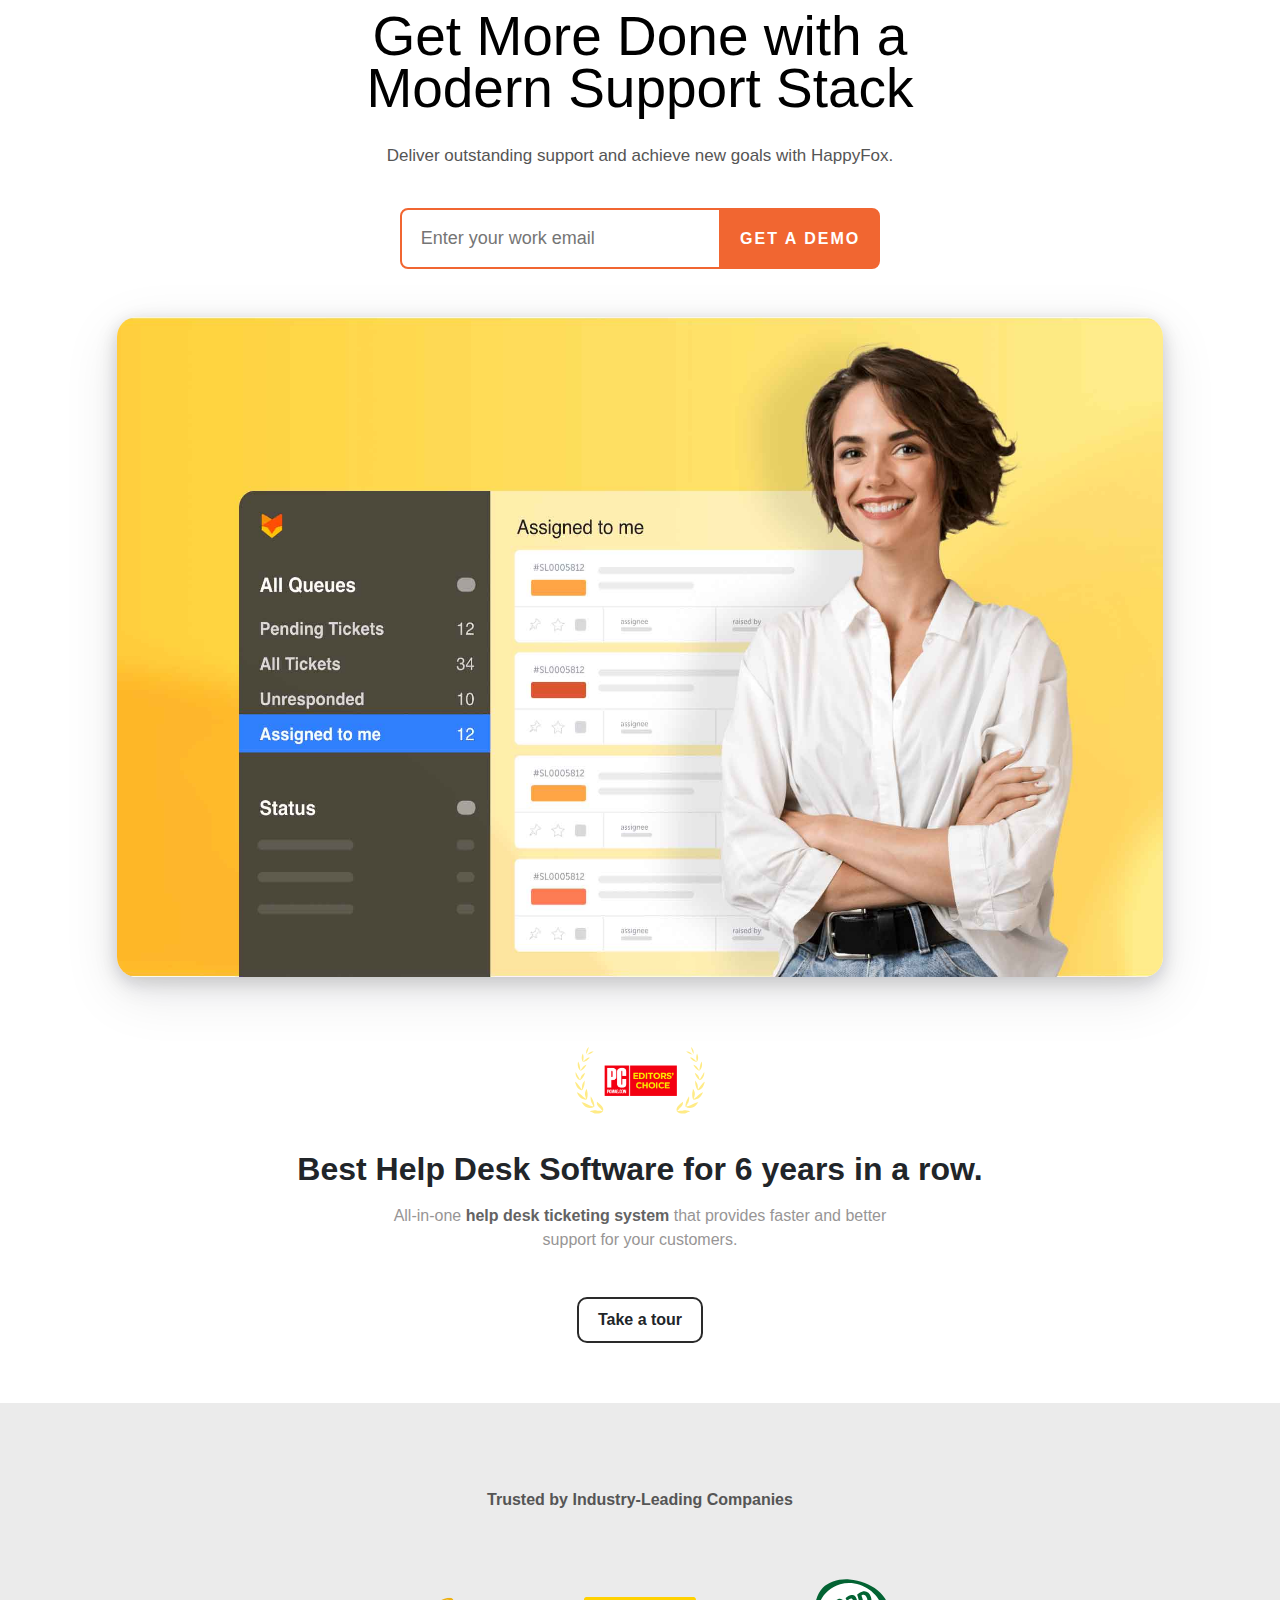
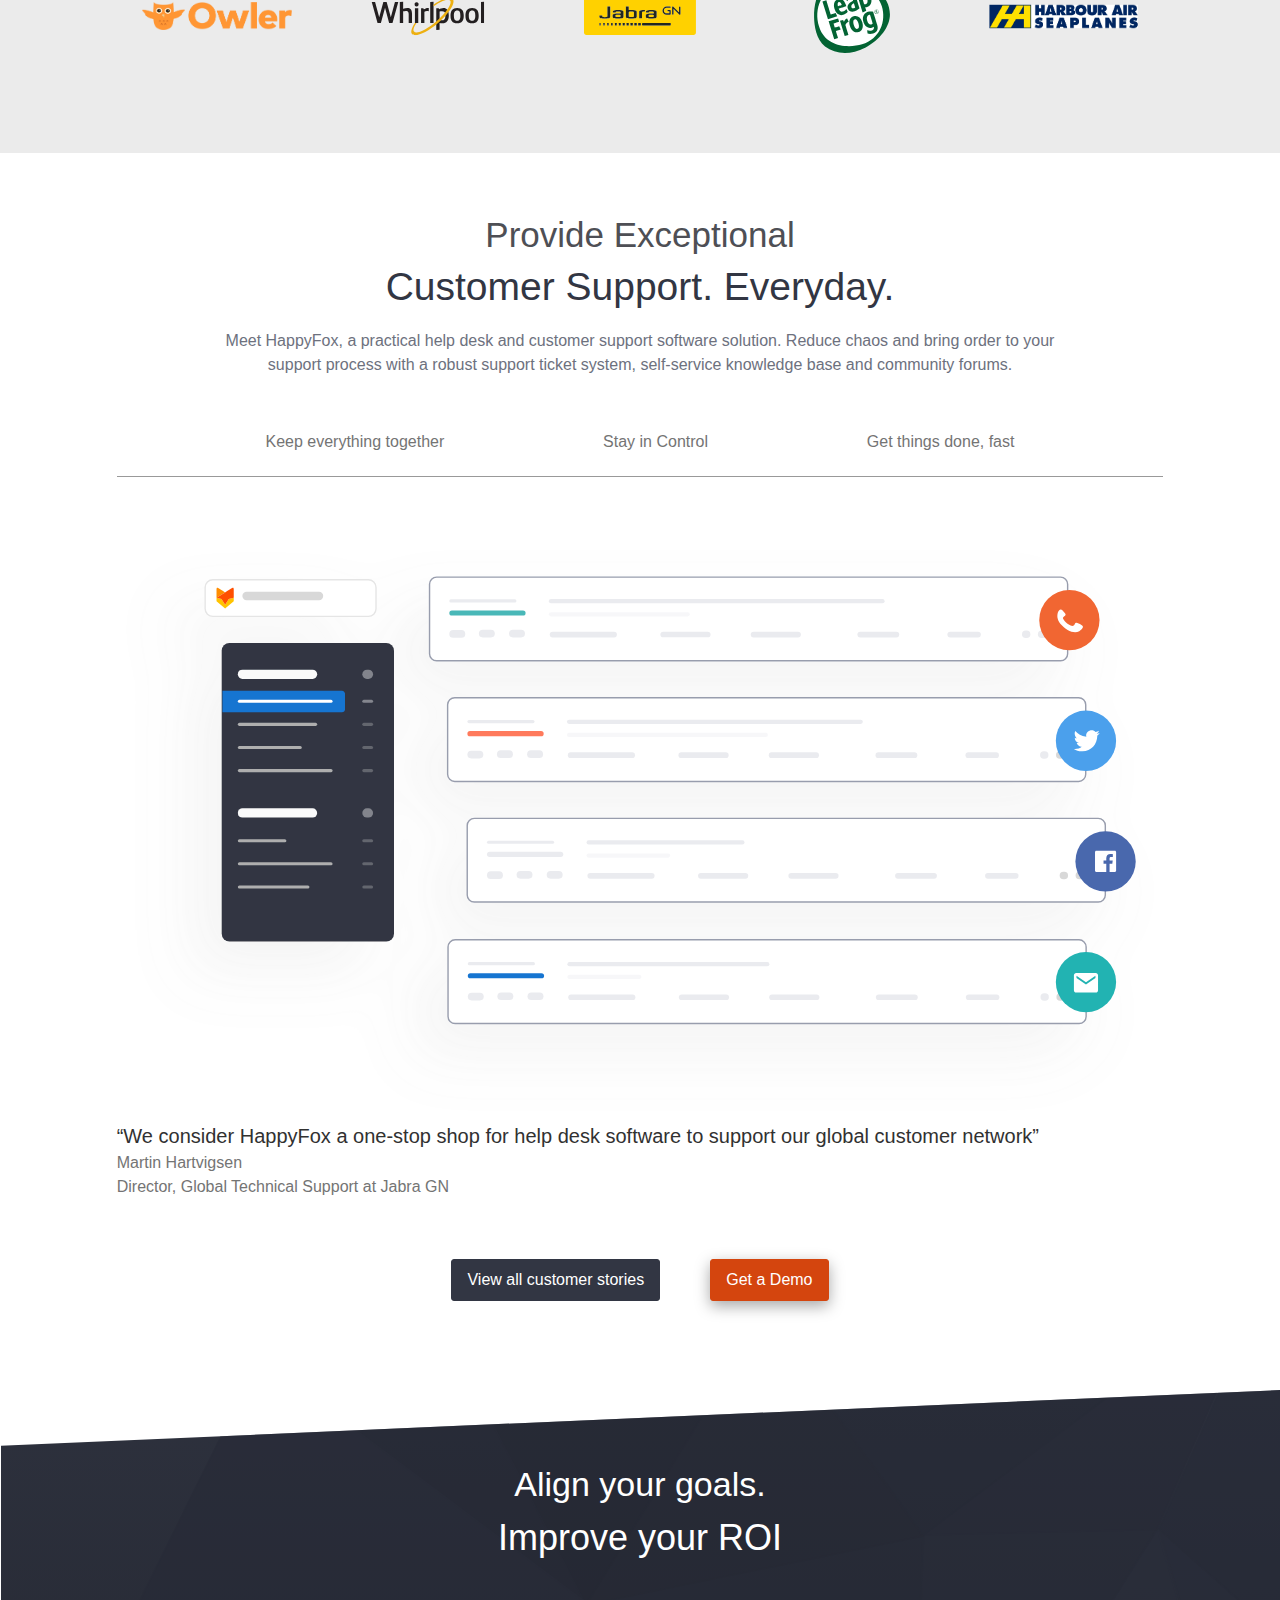
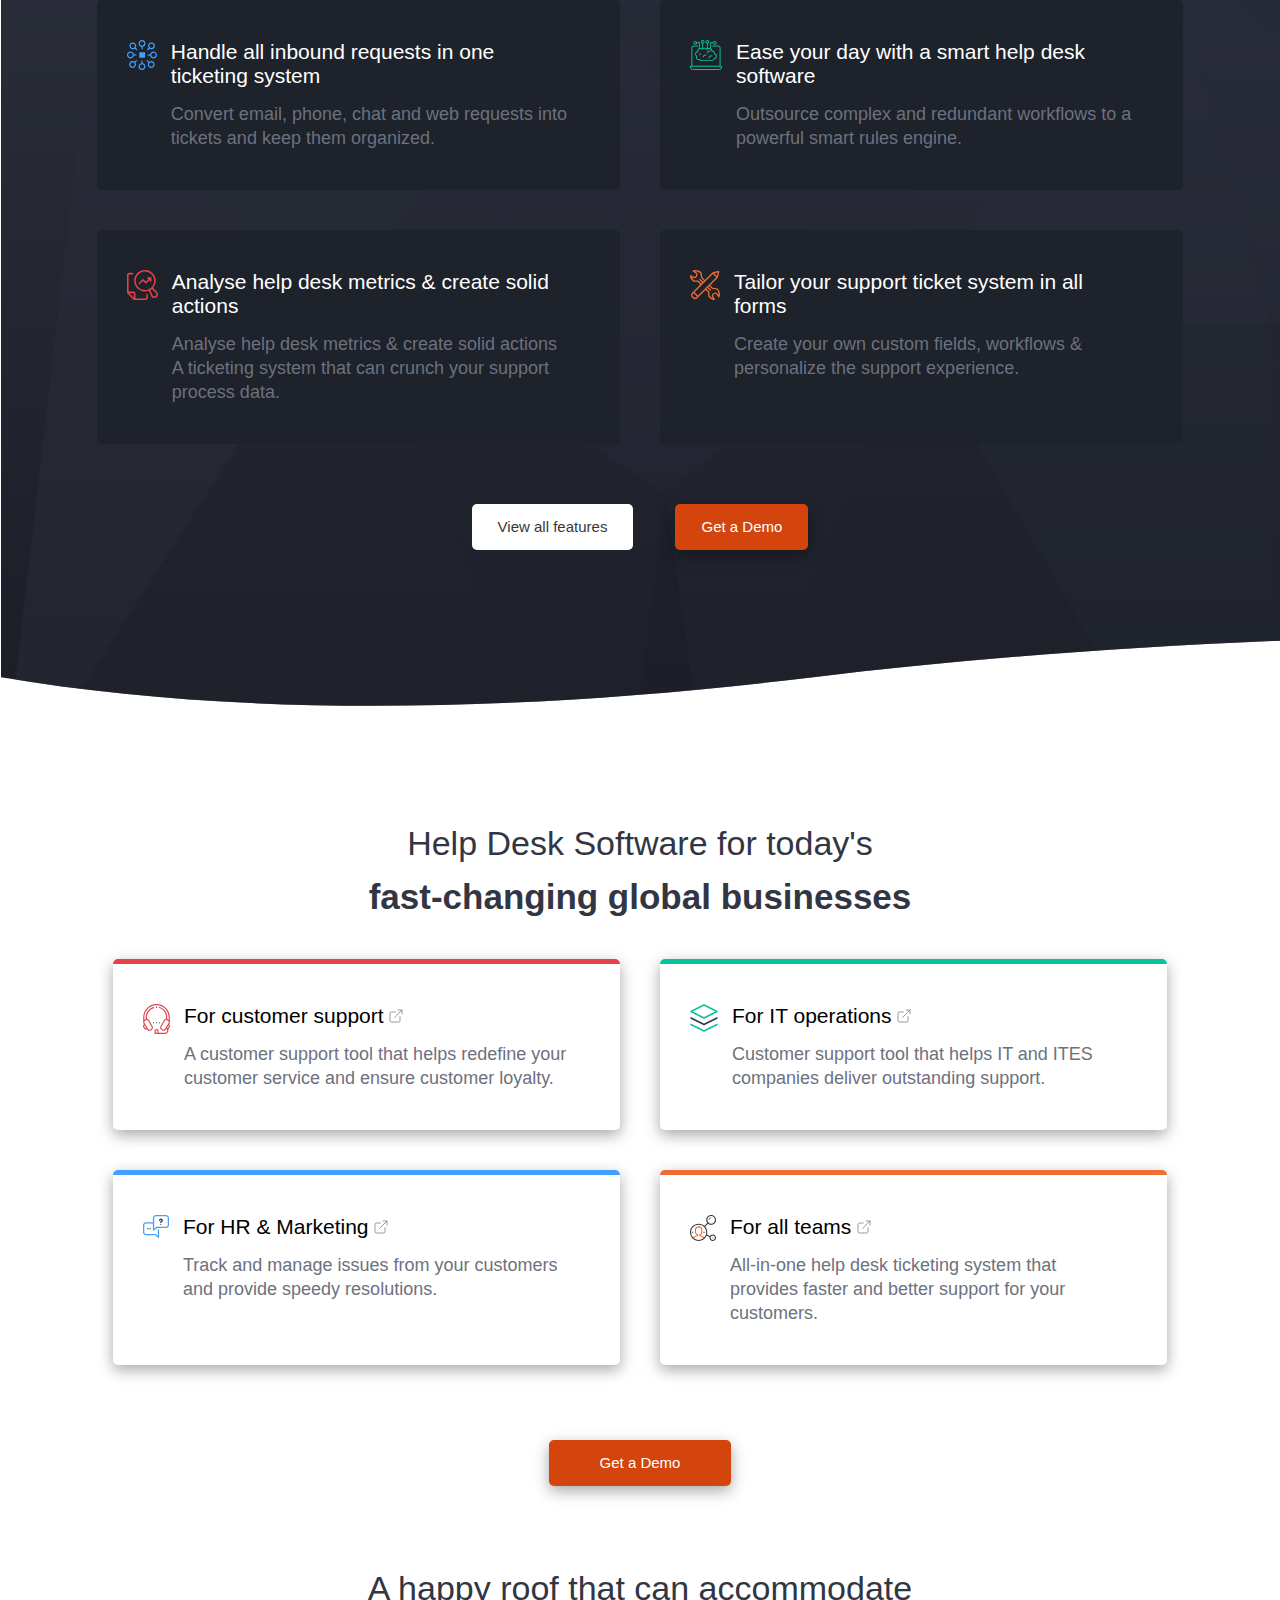
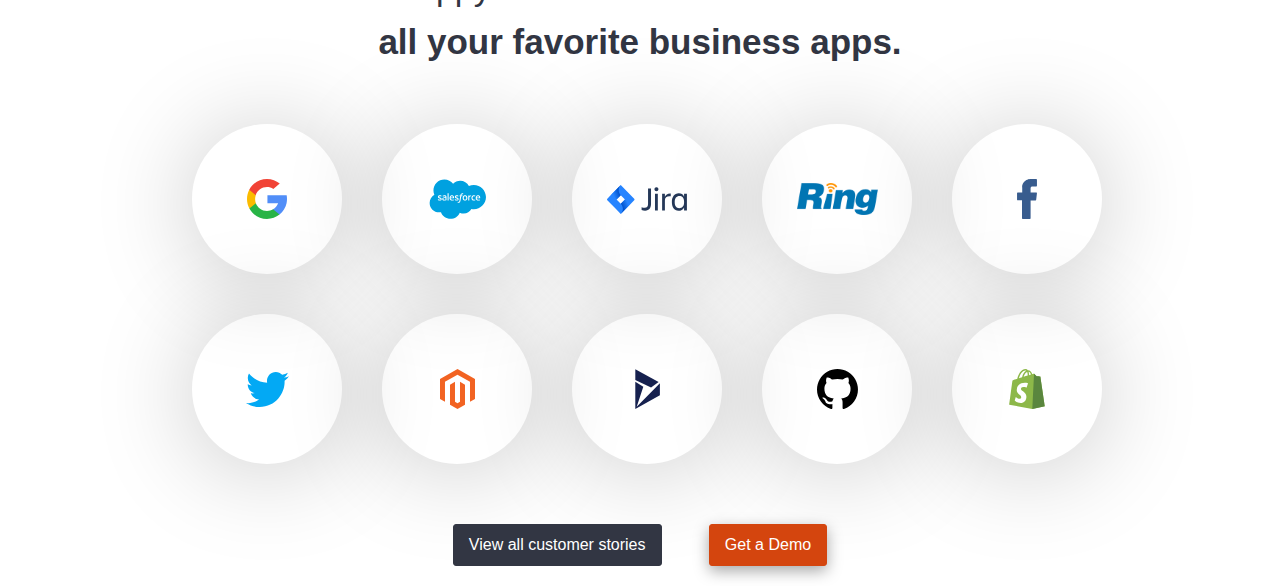
==== index.html @ a40534dc "remove helpdesk.html" ====
<!DOCTYPE html>
<html lang="en">
  <head>
    <meta charset="UTF-8" />
    <meta http-equiv="X-UA-Compatible" content="IE=edge" />
    <meta name="viewport" content="width=device-width, initial-scale=1.0" />
    <link rel="stylesheet" href="styles/index.css" />
    <link rel="stylesheet" href="styles/index-2.css" />
    <title>Help Desk Software | Customer Support Software</title>
  </head>
  <body>
    <div id="parent">
      <div id="section_one">
        <div id="heading_container">
          <h1 id="header">Get More Done with a Modern Support Stack</h1>
          <p id="tagline">
            Deliver outstanding support and achieve new goals with HappyFox.
          </p>
          <div id="input_container_main">
            <div id="input_container_child">
              <input
                type="email"
                id="email_input"
                placeholder="Enter your work email"
              />
              <button id="submit_email">GET A DEMO</button>
            </div>
            <p id="terms">
              <a href=""></a>
            </p>
          </div>
        </div>
      </div>
      <div id="section_two">
        <div id="iframe_container"></div>
      </div>
      <div id="section_three">
        <div id="takeAtour">
          <img
            id="award_img"
            src="./Images/pcmag-new-2021.svg"
            alt="award_picture"
          />
          <h2 id="award_text">Best Help Desk Software for 6 years in a row.</h2>
          <p id="TakeATour_tagline">
            All-in-one
            <a href="" id="helpDesk_link"> help desk ticketing system </a>
            that provides faster and better support for your customers.
          </p>
          <div id="take_a_tour_link_container">
            <a href="">Take a tour</a>
          </div>
        </div>
      </div>
    </div>

    <div id="middle_section">
      <div id="brand_logo_container">
        <div id="text_container">
          <p>Trusted by Industry-Leading Companies</p>
        </div>
        <div id="Brand_logo_container">
          <img src="./Images/owler-logo.png" alt="owler_logo" />
          <img src="./Images/whirlpool.svg" alt="whirlpool_logo" />
          <img src="./Images/jabra.svg" alt="jabra_logo" />
          <img src="./Images/leap-frog.svg" alt="leapFrog_logo" />
          <img src="./Images/harbour.svg" alt="harbourAir_logo" />
        </div>
      </div>
    </div>

    <div id="customer_support_section">
      <div id="customer_support">
        <div id="sectionOne_customer_support">
          <h3 id="support_heading_one">Provide Exceptional</h3>
          <h4 id="support_heading_two">Customer Support. Everyday.</h4>
          <div>
            <p class="general_description">
              Meet HappyFox, a practical help desk and customer support software
              solution. Reduce chaos and bring order to your support process
              with a robust support ticket system, self-service knowledge base
              and community forums.
            </p>
          </div>
        </div>
        <div id="sectionTwo_customer_support">
          <div id="sliding_link_container">
            <div>
              <button id="pageOne">Keep everything together</button>
            </div>
            <div>
              <button id="pageTwo">Stay in Control</button>
            </div>
            <div>
              <button id="pageThree">Get things done, fast</button>
            </div>
          </div>
          <!-- slider box -->
          <div id="slider_container">
            <div class="slider_box" id="box1">
              <div class="image_box">
                <img
                  src="./Images/keep_everything.svg"
                  alt="keep_everything_together"
                />
              </div>
              <div class="text_box">
                <h5>
                  “We consider HappyFox a one-stop shop for help desk software
                  to support our global customer network”
                </h5>
                <p>Martin Hartvigsen</p>
                <p>Director, Global Technical Support at Jabra GN</p>
              </div>
            </div>
            <div class="slider_box" id="box1">
              <div class="image_box">
                <img src="./Images/stay_control.svg" alt="stay_control" />
              </div>
              <div class="text_box">
                <h5>
                  “We LOVE HappyFox. It has changed our work lives. Support
                  requests no longer fall through the cracks and get lost in an
                  email or some random spreadsheet.”
                </h5>
                <p>Bill Bates</p>
                <p>Director of Technology - Pinewood Private School</p>
              </div>
            </div>
            <div class="slider_box" id="box1">
              <div class="image_box">
                <img
                  src="./Images/things_fast.svg"
                  alt="Get things done, fast"
                />
              </div>
              <div class="text_box">
                <h5>
                  “With 95% of the support tickets being responded to within 2
                  hours. Our customers are impressed!”
                </h5>
                <p>James Powell</p>
                <p>Director & IT Business Consultant - FatCat IT</p>
              </div>
            </div>
          </div>
        </div>

        <!-- buttons container -->
        <div id="sectionThree_customer_support">
          <div id="stories_button">
            <button>View all customer stories</button>
            <button>Get a Demo</button>
          </div>
        </div>
      </div>
    </div>

    <div id="roi_section">
      <div id="roi_container">
        <h3>Align your goals.</h3>
        <h4>Improve your ROI</h4>
        <div id="features">
          <div class="feature_list">
            <div class="icon">
              <img src="./Images/handle-icon.svg" alt="handle icon" />
            </div>
            <div class="text">
              <h5>Handle all inbound requests in one ticketing system</h5>
              <p>
                Convert email, phone, chat and web requests into tickets and
                keep them organized.
              </p>
            </div>
          </div>
          <div class="feature_list">
            <div class="icon">
              <img src="./Images/outsource-icon.svg" alt="handle icon" />
            </div>
            <div class="text">
              <h5>Ease your day with a smart help desk software</h5>
              <p>
                Outsource complex and redundant workflows to a powerful smart
                rules engine.
              </p>
            </div>
          </div>
          <div class="feature_list">
            <div class="icon">
              <img src="./Images/analyse-icon.svg" alt="handle icon" />
            </div>
            <div class="text">
              <h5>Analyse help desk metrics & create solid actions</h5>
              <p>
                Analyse help desk metrics & create solid actions A ticketing
                system that can crunch your support process data.
              </p>
            </div>
          </div>
          <div class="feature_list">
            <div class="icon">
              <img src="./Images//setting-icon.svg" alt="handle icon" />
            </div>
            <div class="text">
              <h5>Tailor your support ticket system in all forms</h5>
              <p>
                Create your own custom fields, workflows & personalize the
                support experience.
              </p>
            </div>
          </div>
        </div>
        <div id="roi_btn">
          <button>View all features</button>
          <button>Get a Demo</button>
        </div>
      </div>
    </div>

    <div id="software_list_container">
      <div id="software_grid">
        <h3>Help Desk Software for today's</h3>
        <h4>fast-changing global businesses</h4>
        <div id="software_grid_container">
          <div id="for_border1" class="software_list">
            <div class="icon">
              <img src="./Images/support-icon.svg" alt="handle icon" />
            </div>
            <div class="text">
              <h5>
                For customer support
                <img
                  src="./Images/external-link-icon.svg"
                  alt="external link logo"
                />
              </h5>
              <p>
                A customer support tool that helps redefine your customer
                service and ensure customer loyalty.
              </p>
            </div>
          </div>
          <div id="for_border2" class="software_list">
            <div class="icon">
              <img src="./Images/opration-icon.svg" alt="handle icon" />
            </div>
            <div class="text">
              <h5>
                For IT operations
                <img
                  src="./Images/external-link-icon.svg"
                  alt="external link logo"
                />
              </h5>
              <p>
                Customer support tool that helps IT and ITES companies deliver
                outstanding support.
              </p>
            </div>
          </div>
          <div id="for_border3" class="software_list">
            <div class="icon">
              <img src="./Images/discuss-icon.svg" alt="handle icon" />
            </div>
            <div class="text">
              <h5>
                For HR & Marketing
                <img
                  src="./Images/external-link-icon.svg"
                  alt="external link logo"
                />
              </h5>
              <p>
                Track and manage issues from your customers and provide speedy
                resolutions.
              </p>
            </div>
          </div>
          <div id="for_border4" class="software_list">
            <div class="icon">
              <img src="./Images/team-icon.svg" alt="handle icon" />
            </div>
            <div class="text">
              <h5>
                For all teams
                <img
                  src="./Images/external-link-icon.svg"
                  alt="external link logo"
                />
              </h5>
              <p>
                All-in-one help desk ticketing system that provides faster and
                better support for your customers.
              </p>
            </div>
          </div>
        </div>
        <div id="demo_btn">
          <button>Get a Demo</button>
        </div>
      </div>
    </div>

    <div id="favourite_apps_container">
      <div id="favourite_apps_grid">
        <h3>A happy roof that can accommodate</h3>
        <h4>all your favorite business apps.</h4>
        <div id="favourite_apps_grid_container">
          <div class="apps_list">
            <img src="./Images/google-icon.svg" alt="google-logo" />
          </div>
          <div class="apps_list">
            <img src="./Images/salesforce-icon.svg" alt="salesforce-icon" />
          </div>
          <div class="apps_list">
            <img src="./Images/app3-icon.svg" alt="jira logo" />
          </div>
          <div class="apps_list">
            <img src="./Images/ring-icon.svg" alt="ring-icon" />
          </div>
          <div class="apps_list">
            <img src="./Images/fb-icon.svg" alt="fb-icon" />
          </div>
          <div class="apps_list">
            <img src="./Images/twitter-icon.svg" alt="twitter-icon" />
          </div>
          <div class="apps_list">
            <img src="./Images/magento-icon.svg" alt="magento-icon" />
          </div>
          <div class="apps_list">
            <img src="./Images/ms-dynamics-icon.svg" alt="ms-dynamics-icon" />
          </div>
          <div class="apps_list">
            <img src="./Images/github-icon.svg" alt="github-icon" />
          </div>
          <div class="apps_list">
            <img src="./Images/shopify-icon.svg" alt="shopify-icon" />
          </div>
        </div>
        <div id="sectionThree_customer_support">
          <div id="stories_button">
            <button>View all customer stories</button>
            <button>Get a Demo</button>
          </div>
        </div>
      </div>
    </div>
  </body>
</html>
<script type="module">
  import video from "./components/iframe.js";
  import { termsFunction } from "./components/iframe.js";

  let iframeBox = document.getElementById("iframe_container");
  let terms_text = document.getElementById("terms");
  let email_input = document.getElementById("email_input");

  let img = document.createElement("img");

  img.setAttribute("id", "youtube_image");
  img.src = "./Images/version_2_cover_new.jpg";

  iframeBox.append(img);

  let play_video = () => {
    document.getElementById("iframe_container").innerHTML = video();
  };

  let onloadFunction = () => {
    terms_text.innerHTML = termsFunction();
  };

  img.addEventListener("click", play_video);
  email_input.addEventListener("keydown", onloadFunction);
</script>

<script>
  // let btn1 = document.getElementById("pageOne").addEventListener("click", show);
  // let btn2 = document.getElementById("pageTwo").addEventListener("click", show);
  // let btn3 = document
  //   .getElementById("pageThree")
  //   .addEventListener("click", show);

  let val = 0;
  showDivs();

  function showDivs(n) {
    let total_slides = document.getElementsByClassName("slider_box");
    for (let i = 0; i < total_slides.length; i++) {
      total_slides[i].style.display = "none";
    }
    val++;
    if (val > total_slides.length) {
      val = 1;
    }
    total_slides[val - 1].style.display = "block";
    setTimeout(showDivs, 4000);
  }
</script>
---- styles/index.css ----
* {
  margin: 0;
  padding: 0;
  box-sizing: border-box;
  font-family: Arial, Helvetica, sans-serif;
  font-size: 16px;
  line-height: 24px;
  font-weight: 300;
}

#parent {
  max-width: 85%;
  margin: auto;
  display: flex;
  flex-direction: column;
  justify-content: center;
  align-items: center;
  padding: 10px;
}

#heading_container {
  width: 60%;
  margin: auto;
}

#header {
  text-align: center;
  font-size: 55px;
  font-weight: 500;
  line-height: 52px;
}
#tagline {
  text-align: center;
  margin-top: 30px;
  font-weight: 300;
  font-size: 17px;
  color: rgb(85, 85, 85);
}
#input_container_main {
  margin-top: 40px;
  margin-bottom: 10px;
}
#input_container_child {
  max-width: 75%;
  min-width: 100px;
  margin: auto;
  display: grid;
  grid-template-columns: 2fr 1fr;
}
#email_input {
  min-width: 100px;
  border: 2px solid rgb(241, 102, 49);
  padding: 16px 19px;
  border-bottom-left-radius: 8px;
  border-top-left-radius: 8px;
  line-height: 25px;
  font-size: 18px;
  margin-right: -1px;
  outline: none;
}
#submit_email {
  background-color: rgb(241, 102, 49);
  border: 2px solid rgb(241, 102, 49);
  border-bottom-right-radius: 8px;
  border-top-right-radius: 8px;
  font-size: 16px;
  color: white;
  font-weight: 600;
  letter-spacing: 2px;
  cursor: pointer;
}
#terms {
  text-align: center;
  font-size: 13px;
  font-weight: 100;
  margin-top: 18px;
  margin-bottom: 18px;
}
#terms > a {
  color: rgb(173, 173, 173);
  text-decoration: none;
  cursor: pointer;
}
#terms > a:hover {
  border-bottom: 1px dashed;
}

#section_two {
  width: 98%;
  margin-top: 30px;
  height: 680px;
}
#iframe_container {
  position: relative;
  padding-bottom: 20px;
  width: 100%;
  height: 100%;
}

#iframe_container > iframe {
  position: absolute;
  top: 0;
  left: 0;
  width: 100%;
  height: 100%;
  background-color: transparent;
  box-shadow: rgba(17, 17, 26, 0.1) 0px 4px 16px,
    rgba(17, 17, 26, 0.1) 0px 8px 24px, rgba(17, 17, 26, 0.1) 0px 16px 56px;
  border-radius: 20px;
}
#youtube_image {
  box-shadow: rgba(17, 17, 26, 0.1) 0px 4px 16px,
    rgba(17, 17, 26, 0.1) 0px 8px 24px, rgba(17, 17, 26, 0.1) 0px 16px 56px;
  border-radius: 20px;
  width: 100%;
  height: 100%;
  background-color: transparent;
}

#section_three {
  width: 100%;
  padding-top: 50px;
  padding-bottom: 50px;
}

#takeAtour {
  width: 68%;
  margin: auto;
}
#award_img {
  width: 130px;
  display: block;
  margin: auto;
}

#award_text {
  font-size: 32px;
  font-weight: bold;
  text-align: center;
  line-height: 30px;
  margin-bottom: 20px;
  margin-top: 40px;
  color: rgb(33, 37, 41);
}

#TakeATour_tagline {
  color: rgb(151, 149, 149);
  text-align: center;
  margin-left: 100px;
  margin-right: 100px;
}
#take_a_tour_link_container {
  padding-top: 45px;
  text-align: center;
}
#take_a_tour_link_container > a {
  text-decoration: none;
  color: rgb(33, 37, 41);
  display: inline-block;
  font-weight: 700;
  border: 2px solid rgb(42, 42, 42);
  padding: 9px 19px;
  border-radius: 10px;
  cursor: pointer;
}

#helpDesk_link {
  max-width: 480px;
  text-align: center;
  font-weight: 600;
  text-decoration: none;
  line-height: 24px;
  color: rgb(99, 99, 99);
}

#middle_section {
  background-color: #ebebeb;
  width: 100%;
  height: 350px;
  padding: 70px 0px;
}
#brand_logo_container {
  max-width: 85%;
  margin: auto;
  padding: 15px;
}
#text_container {
  padding-bottom: 30px;
  color: rgb(85, 85, 85);
  text-align: center;
}
#text_container > p {
  font-weight: 700;
}

#Brand_logo_container {
  display: flex;
  justify-content: space-around;
  align-items: center;
}
#Brand_logo_container > img {
  width: 150px;
}

#customer_support_section {
  padding-top: 60px;
}
#customer_support {
  width: 85%;
  margin: auto;
  padding: 10px;
}

#sectionOne_customer_support {
  text-align: center;
}
#sectionOne_customer_support > h3 {
  padding-bottom: 28px;

  font-size: 35px;
  color: rgb(78, 79, 85);
}
#sectionOne_customer_support > h4 {
  font-size: 39px;
  color: rgb(50, 54, 67);
  font-weight: 500;
  margin-bottom: 30px;
}

#sectionOne_customer_support > div {
  width: 80%;
  margin: auto;
  color: #6d717e;
  margin-bottom: 30px;
}

#sliding_link_container {
  width: 98%;
  height: 70px;
  margin: auto;
  border-bottom: 1px solid #999999;
  display: flex;
  justify-content: space-evenly;
  align-items: center;
  margin-bottom: 70px;
}
#sliding_link_container > div {
  height: 100%;
  padding-left: 10px;
  padding-right: 10px;
}
#sliding_link_container > div:hover {
  border-bottom: 3px solid rgb(241, 102, 49);
  cursor: pointer;
}

#sliding_link_container button {
  background-color: transparent;
  border: none;
  width: 100%;
  height: 100%;
  color: #747474;
}

.slider_box {
  width: 100%;
  display: flex;
  justify-content: space-evenly;
  align-items: center;
  position: relative;
  margin: auto;
}
.slider_box > div {
  width: 98%;
  margin: auto;
}
.slider_box > div > img {
  width: 100%;
}
.slider_box > div > h5 {
  font-size: 20px;
  line-height: 30px;
  color: #313131;
}
.slider_box > div > p {
  color: #747474;
}

#stories_button {
  width: 40%;
  margin: auto;
  display: flex;
  justify-content: space-around;
  margin-top: 60px;
}
#stories_button > button {
  padding-top: 8px;
  padding-bottom: 8px;
  padding-left: 15px;
  padding-right: 15px;
}
#stories_button > button:first-child {
  color: white;
  background-color: #323643;
  border: 1px solid #323643;
  border-radius: 3px;
  transition: color 0.6s ease, background-color 0.6s ease, border 0.6s ease;
}
#stories_button > button:first-child:hover {
  color: black;
  background-color: white;
  border: 1px solid black;
  border-radius: 3px;
}
#stories_button > button:last-child {
  color: white;
  background-color: #d4450e;
  border: 1px solid #d4450e;
  box-shadow: rgba(0, 0, 0, 0.35) 0px 5px 15px;
  border-radius: 3px;
  transition: background-color 0.6s ease;
}
#stories_button > button:last-child:hover {
  background-color: #ff9e77;
}

/* ROI Section */
#roi_section {
  border: 1px solid transparent;
  margin-top: 50px;
  height: 1000px;
  background-repeat: no-repeat;
  background-image: url("../Images/goal-background.svg");
}
#roi_container {
  width: 85%;
  margin: auto;
  color: white;
  margin-top: 110px;
  text-align: center;
}
#roi_container > h3 {
  font-size: 34px;
  margin-bottom: 30px;
  font-weight: 100;
}
#roi_container > h4 {
  font-size: 36px;
  margin-bottom: 50px;
  font-weight: 500;
}

#features {
  display: grid;
  grid-template-columns: repeat(2, 1fr);
  grid-template-rows: auto;
  gap: 40px;
  margin-bottom: 20px;
}

.feature_list {
  background-color: #1e222b;
  display: flex;
  justify-content: space-between;
  text-align: start;
  padding-left: 30px;
  padding-right: 50px;
  padding-top: 40px;
  padding-bottom: 40px;
  border-radius: 5px;
  line-height: 35px;
  transition: background-color 0.6s ease;
}
.feature_list:hover {
  background-color: #13151b;
}
.icon {
  padding-right: 14px;
}
.feature_list h5 {
  font-size: 21px;
  margin-bottom: 14px;
}
.feature_list p {
  font-size: 18px;
  color: #6d717e;
}

#roi_btn {
  width: 31%;
  margin: auto;
  margin-top: 60px;
  display: flex;
  justify-content: space-between;
}

#roi_btn > button:first-child {
  background-color: white;
  color: rgb(56, 56, 56);
  font-size: 15px;
  border: 1px solid transparent;
  padding: 10px 25px;
  border-radius: 5px;
  cursor: pointer;
  transition: color 0.6s ease, background-color 0.6s ease, border 0.6s ease;
}
#roi_btn > button:last-child {
  background-color: #d4450e;
  color: rgb(255, 255, 255);
  font-size: 15px;
  border: 1px solid transparent;
  padding: 10px 25px;
  cursor: pointer;
  border-radius: 5px;
  box-shadow: rgba(0, 0, 0, 0.35) 0px 5px 15px;
  transition: background-color 0.6s ease;
}

#roi_btn > button:first-child:hover {
  color: rgb(255, 255, 255);
  background-color: #1e222b;
  border: 1px solid white;
}
#roi_btn > button:last-child:hover {
  background-color: #ff9e77;
}
---- styles/index-2.css ----
#software_list_container {
  margin-top: 50px;
  padding: 20px;
}
#software_grid {
  width: 85%;
  margin: auto;
  text-align: center;
}

#software_grid > h3 {
  font-size: 34px;
  margin-bottom: 30px;
  color: #323643;
}
#software_grid > h4 {
  color: #323643;
  font-size: 35px;
  margin-bottom: 50px;
  font-weight: 700;
}
#software_grid_container {
  display: grid;
  grid-template-columns: repeat(2, 1fr);
  grid-template-rows: auto;
  gap: 40px;
  margin-bottom: 75px;
}
.software_list {
  display: flex;
  justify-content: space-between;
  text-align: start;
  border-radius: 10px;
  padding-left: 30px;
  padding-right: 50px;
  padding-top: 40px;
  padding-bottom: 40px;
  border-radius: 5px;
  line-height: 35px;
  box-shadow: rgba(0, 0, 0, 0.35) 0px 5px 15px;
  transition: box-shadow 0.6s ease;
}
#for_border1 {
  border-top: 5px solid #e2434b;
}
#for_border2 {
  border-top: 5px solid #08c299;
}
#for_border3 {
  border-top: 5px solid #429ffd;
}
#for_border4 {
  border-top: 5px solid #ef6c35;
}
.software_list:hover {
  box-shadow: none;
}
.icon {
  padding-right: 14px;
}
.software_list h5 {
  font-size: 21px;
  margin-bottom: 14px;
}
.software_list p {
  font-size: 18px;
  color: #6d717e;
}
#demo_btn > button {
  background-color: #d4450e;
  color: rgb(255, 255, 255);
  font-size: 15px;
  border: 1px solid transparent;
  padding: 10px 50px;
  cursor: pointer;
  border-radius: 5px;
  box-shadow: rgba(0, 0, 0, 0.35) 0px 5px 15px;
  transition: background-color 0.6s ease;
}
#demo_btn > button:hover {
  background-color: #ff9e77;
}

#favourite_apps_container {
  margin-top: 50px;
  padding: 20px;
}
#favourite_apps_grid {
  width: 85%;
  margin: auto;
  text-align: center;
}
#favourite_apps_grid_container {
  display: grid;
  grid-template-columns: repeat(5, 150px);
  grid-template-rows: 150px 150px;
  gap: 40px;
  width: 85%;
  margin: auto;
}

.apps_list {
  display: flex;
  justify-content: center;
  align-items: center;
  border-radius: 75px;
  box-shadow: rgba(0, 0, 0, 0.22) 0px 5px 100px;
  transition: box-shadow 0.7s ease;
}
.apps_list:hover {
  box-shadow: none;
}
#favourite_apps_grid > h3 {
  font-size: 34px;
  margin-bottom: 30px;
  color: #323643;
}
#favourite_apps_grid > h4 {
  color: #323643;
  font-size: 35px;
  margin-bottom: 70px;
  font-weight: 700;
}
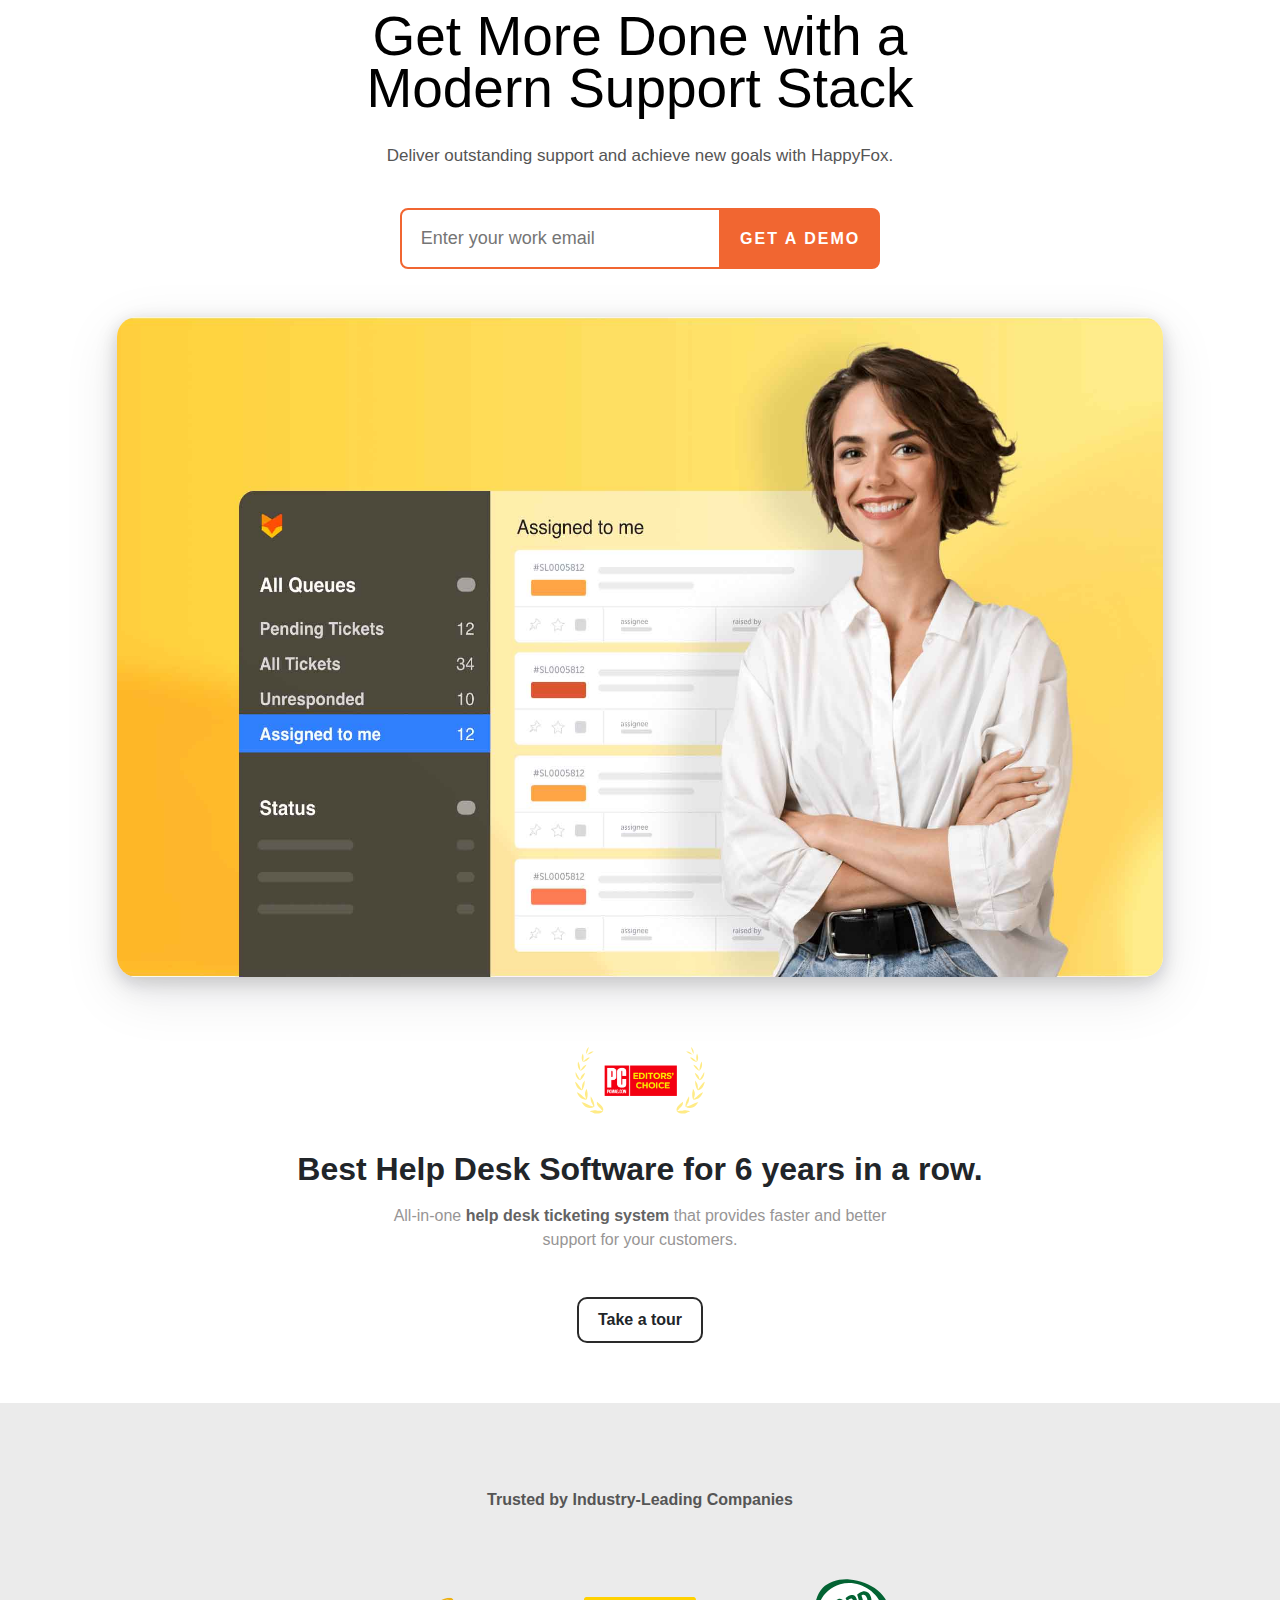
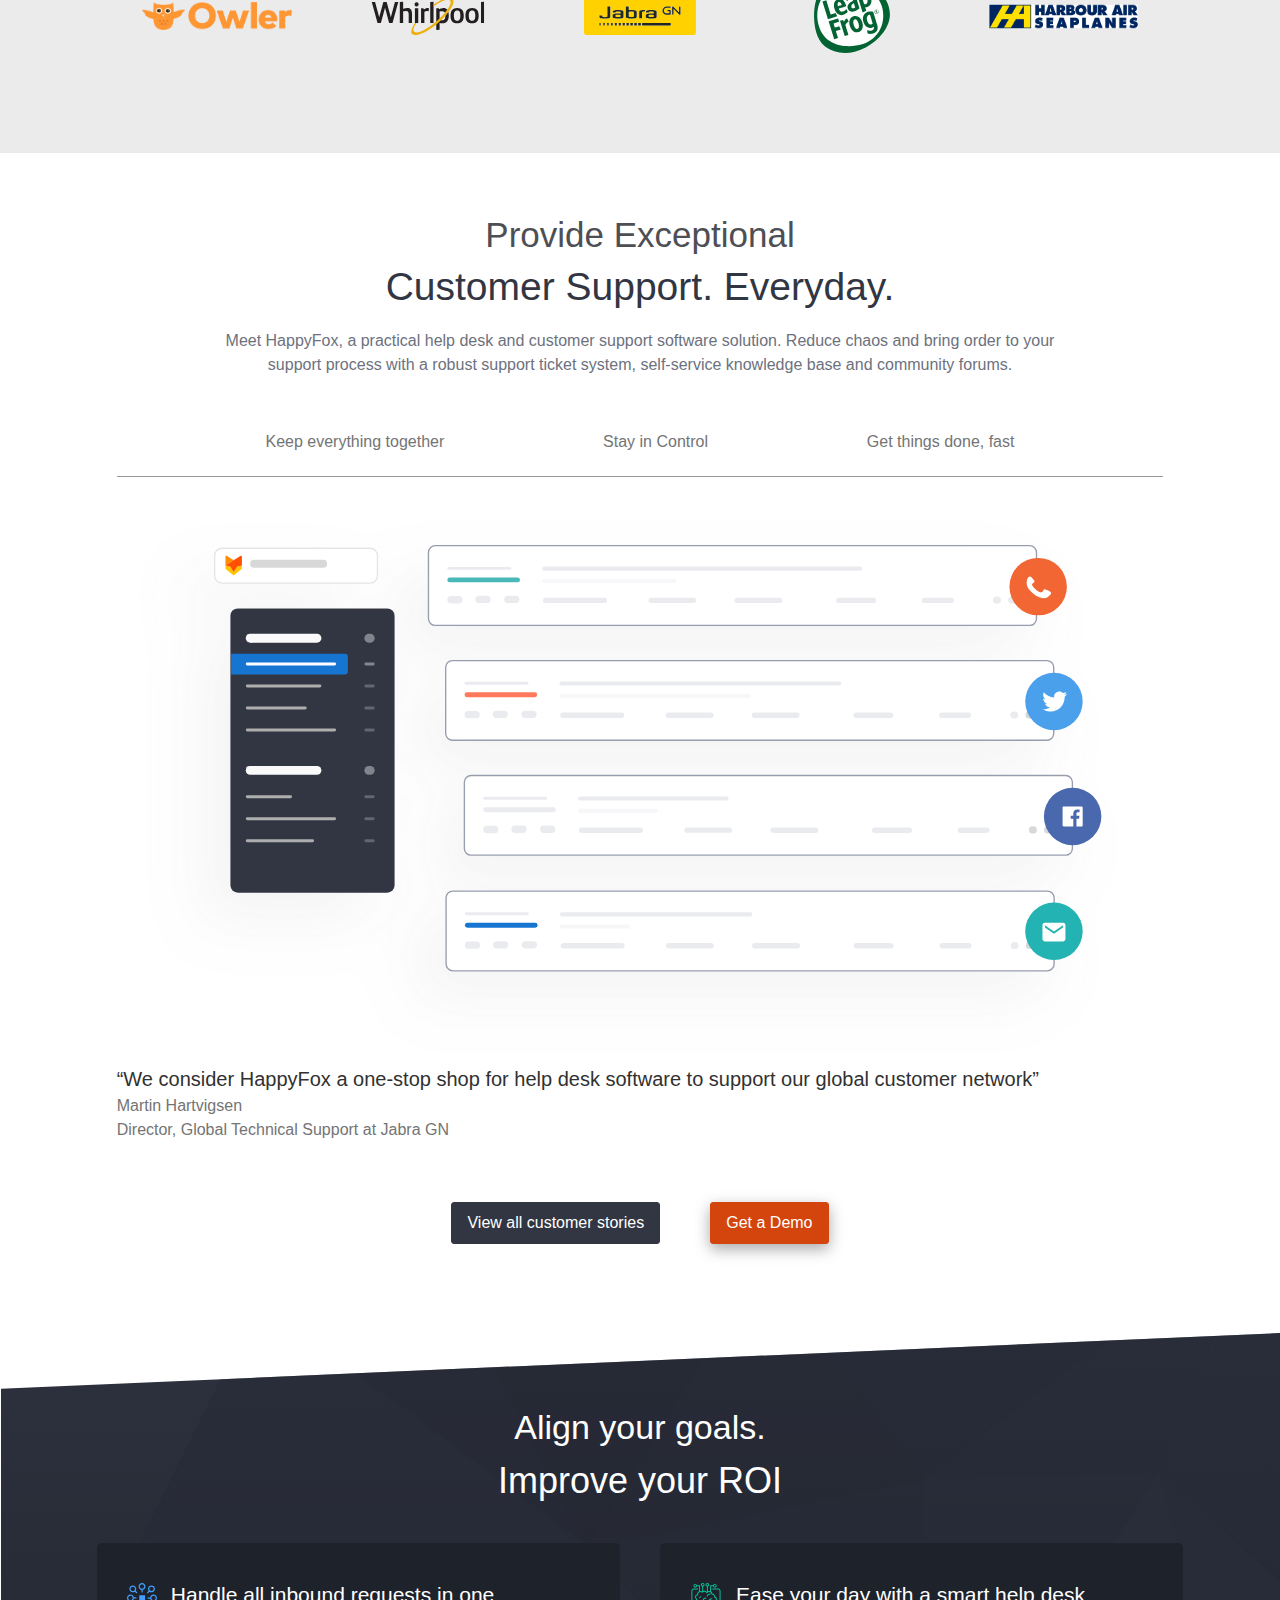
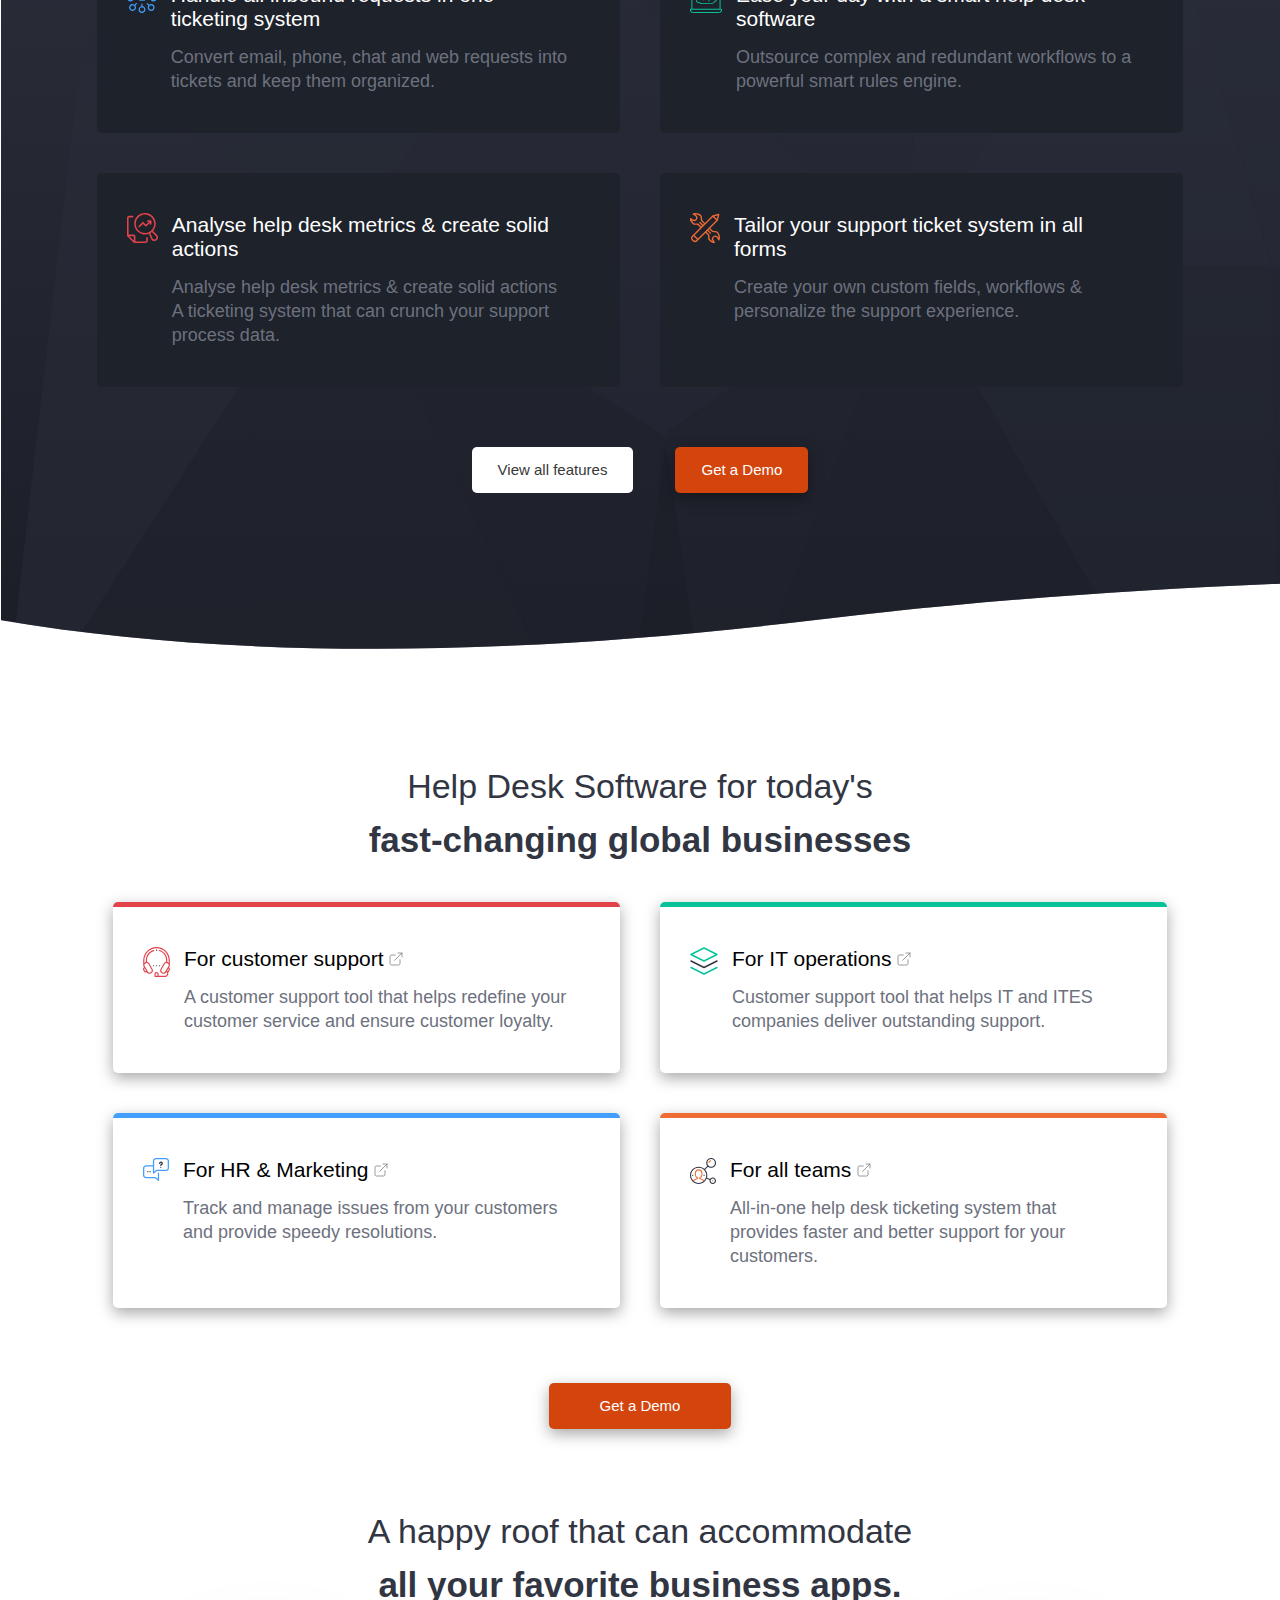
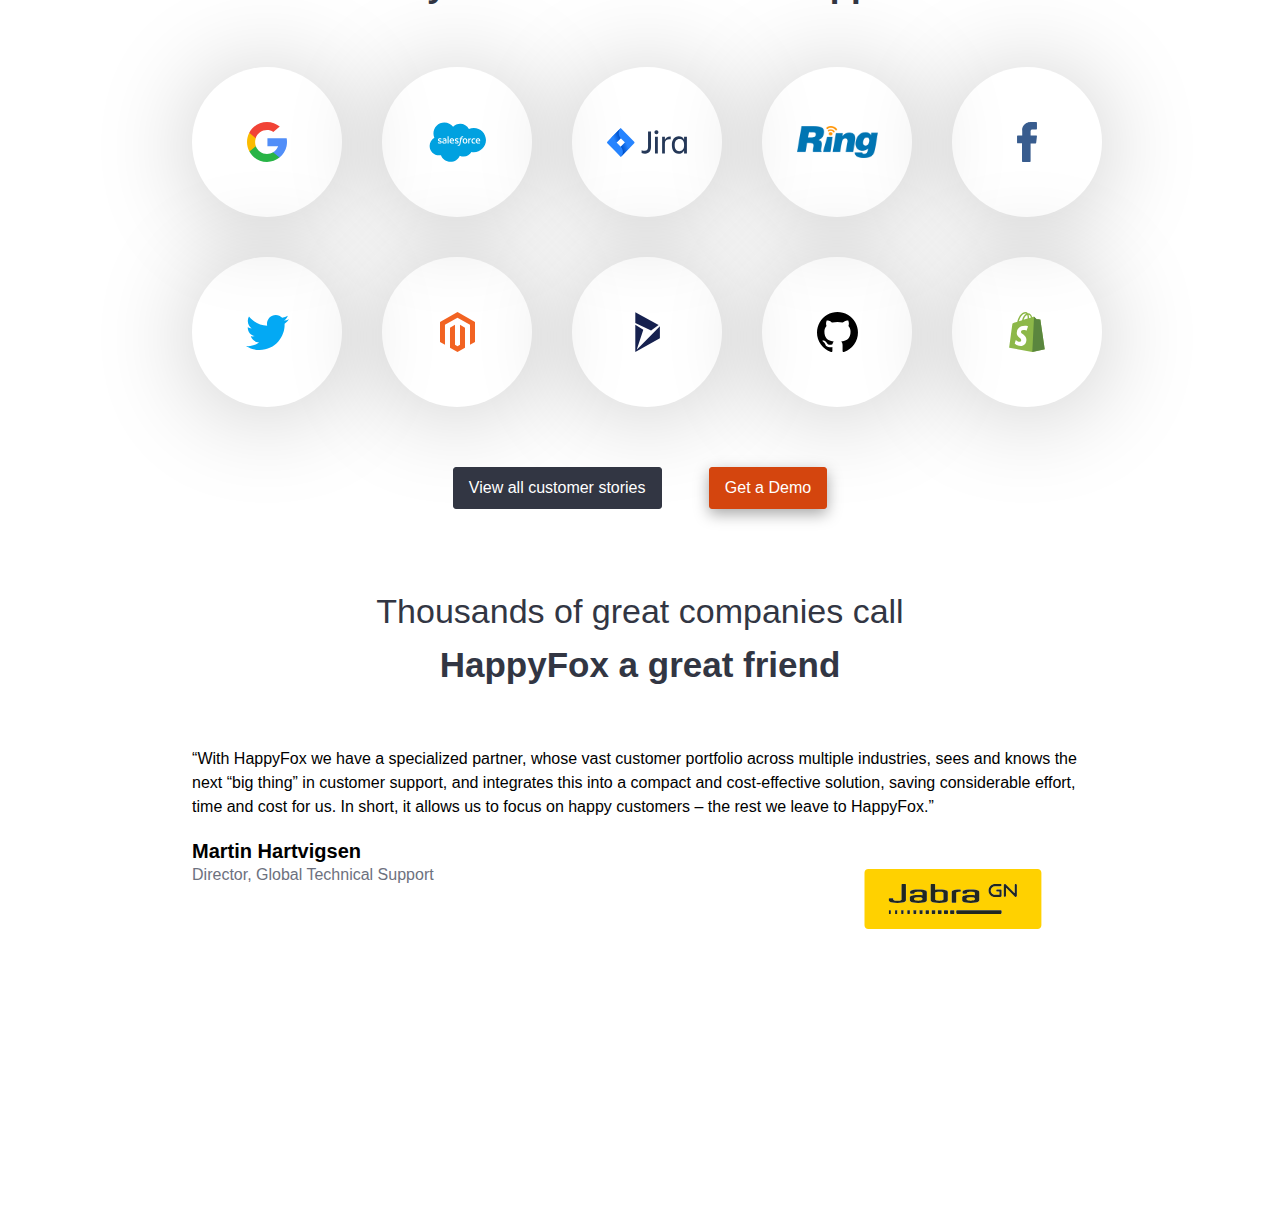
==== commit a92ce6a1: "created bottom section of home page" ====
--- a/index.html
+++ b/index.html
@@ -48,7 +48,7 @@
             that provides faster and better support for your customers.
           </p>
           <div id="take_a_tour_link_container">
-            <a href="">Take a tour</a>
+            <a href="./tour.html">Take a tour</a>
           </div>
         </div>
       </div>
@@ -345,6 +345,83 @@
         </div>
       </div>
     </div>
+
+    <div id="company_review_section">
+      <div id="comapny_review_container">
+        <div id="company_review_heading">
+          <h3>Thousands of great companies call</h3>
+          <h4>HappyFox a great friend</h4>
+        </div>
+        <div id="company_review_list">
+          <div id="review_container">
+            <div class="review">
+              <p>
+                “With HappyFox we have a specialized partner, whose vast
+                customer portfolio across multiple industries, sees and knows
+                the next “big thing” in customer support, and integrates this
+                into a compact and cost-effective solution, saving considerable
+                effort, time and cost for us. In short, it allows us to focus on
+                happy customers – the rest we leave to HappyFox.”
+              </p>
+              <div class="name_logo_container">
+                <div class="name">
+                  <p>Martin Hartvigsen</p>
+                  <p>Director, Global Technical Support</p>
+                </div>
+                <div class="logo">
+                  <img src="./Images/jabra.svg" alt="jabra logo" />
+                </div>
+              </div>
+            </div>
+            <div class="review">
+              <p>
+                “With HappyFox, I finally feel that I can trust the data I’m
+                able to export from the system. We implemented the solution for
+                email tracking but are now leveraging it to track incoming
+                invoices as well. If a business is facing similar problems to
+                ours in terms of tracking incoming emails or a high number of
+                incoming emails from the same customers or suppliers, in my
+                opinion HappyFox really is the best solution to resolve this.
+                With HappyFox, you really are able to track everything that is
+                coming in, and analyze the data in real-time.”
+              </p>
+              <div class="name_logo_container">
+                <div class="name">
+                  <p>Pankaj Kumar</p>
+                  <p>
+                    Manager, Accounts Payable Whirlpool Global Finance Center
+                  </p>
+                </div>
+                <div class="logo">
+                  <img src="./Images/whirlpool.svg" alt="whirlpool logo" />
+                </div>
+              </div>
+            </div>
+            <div class="review">
+              <p>
+                “So far we have Facilities and Security using this system. There
+                is nothing I do not use in HappyFox and our team likes the app,
+                the reports, the smart rules, and the tags. We enter tickets and
+                complete them daily and HappyFox has improved our average number
+                of tickets completed per month. My customers (Health Center
+                Staff) have all responded very positively to the change; they
+                love that they can see all the tickets for their site and
+                comment on whether they’re still needed.”
+              </p>
+              <div class="name_logo_container">
+                <div class="name">
+                  <p>Karin Stopforth</p>
+                  <p>Facilities Administrator</p>
+                </div>
+                <div class="logo">
+                  <img src="./Images/planned-parenthood.png" alt="jabra logo" />
+                </div>
+              </div>
+            </div>
+          </div>
+        </div>
+      </div>
+    </div>
   </body>
 </html>
 <script type="module">
@@ -375,16 +452,14 @@
 </script>
 
 <script>
-  // let btn1 = document.getElementById("pageOne").addEventListener("click", show);
-  // let btn2 = document.getElementById("pageTwo").addEventListener("click", show);
-  // let btn3 = document
-  //   .getElementById("pageThree")
-  //   .addEventListener("click", show);
-
+  let btn1 = document.getElementById("pageOne");
+  let btn2 = document.getElementById("pageTwo");
+  let btn3 = document.getElementById("pageThree");
+
+  // customer support slider automatic
   let val = 0;
   showDivs();
-
-  function showDivs(n) {
+  function showDivs() {
     let total_slides = document.getElementsByClassName("slider_box");
     for (let i = 0; i < total_slides.length; i++) {
       total_slides[i].style.display = "none";
@@ -396,4 +471,20 @@
     total_slides[val - 1].style.display = "block";
     setTimeout(showDivs, 4000);
   }
+
+  // review slider
+  let val2 = 0;
+  reviewShow();
+  function reviewShow() {
+    let total_slides = document.getElementsByClassName("review");
+    for (let i = 0; i < total_slides.length; i++) {
+      total_slides[i].style.display = "none";
+    }
+    val2++;
+    if (val2 > total_slides.length) {
+      val2 = 1;
+    }
+    total_slides[val2 - 1].style.display = "block";
+    setTimeout(reviewShow, 4000);
+  }
 </script>
--- a/styles/index.css
+++ b/styles/index.css
@@ -242,7 +242,7 @@
   display: flex;
   justify-content: space-evenly;
   align-items: center;
-  margin-bottom: 70px;
+  margin-bottom: 40px;
 }
 #sliding_link_container > div {
   height: 100%;
@@ -267,7 +267,6 @@
   display: flex;
   justify-content: space-evenly;
   align-items: center;
-  position: relative;
   margin: auto;
 }
 .slider_box > div {
@@ -275,7 +274,8 @@
   margin: auto;
 }
 .slider_box > div > img {
-  width: 100%;
+  width: 80vw;
+  height: 60vh;
 }
 .slider_box > div > h5 {
   font-size: 20px;
--- a/styles/index-2.css
+++ b/styles/index-2.css
@@ -81,11 +81,13 @@
   background-color: #ff9e77;
 }
 
-#favourite_apps_container {
+#favourite_apps_container,
+#company_review_section {
   margin-top: 50px;
   padding: 20px;
 }
-#favourite_apps_grid {
+#favourite_apps_grid,
+#company_review_heading {
   width: 85%;
   margin: auto;
   text-align: center;
@@ -110,14 +112,46 @@
 .apps_list:hover {
   box-shadow: none;
 }
-#favourite_apps_grid > h3 {
+#favourite_apps_grid > h3,
+#company_review_heading > h3 {
   font-size: 34px;
   margin-bottom: 30px;
   color: #323643;
 }
-#favourite_apps_grid > h4 {
+#favourite_apps_grid > h4,
+#company_review_heading > h4 {
   color: #323643;
   font-size: 35px;
   margin-bottom: 70px;
   font-weight: 700;
 }
+#company_review_list {
+  width: 85%;
+  margin: auto;
+}
+#review_container {
+  width: 85%;
+  height: 50vh;
+  position: relative;
+  margin: auto;
+}
+.review {
+  display: none;
+}
+.name_logo_container {
+  display: flex;
+  justify-content: space-between;
+  margin-top: 20px;
+}
+.name > p:first-child {
+  color: black;
+  font-weight: 700;
+  font-size: 20px;
+}
+.name > p:last-child {
+  color: #6d717e;
+}
+.logo>img{
+  width: 270px;
+  height: 120px;
+}
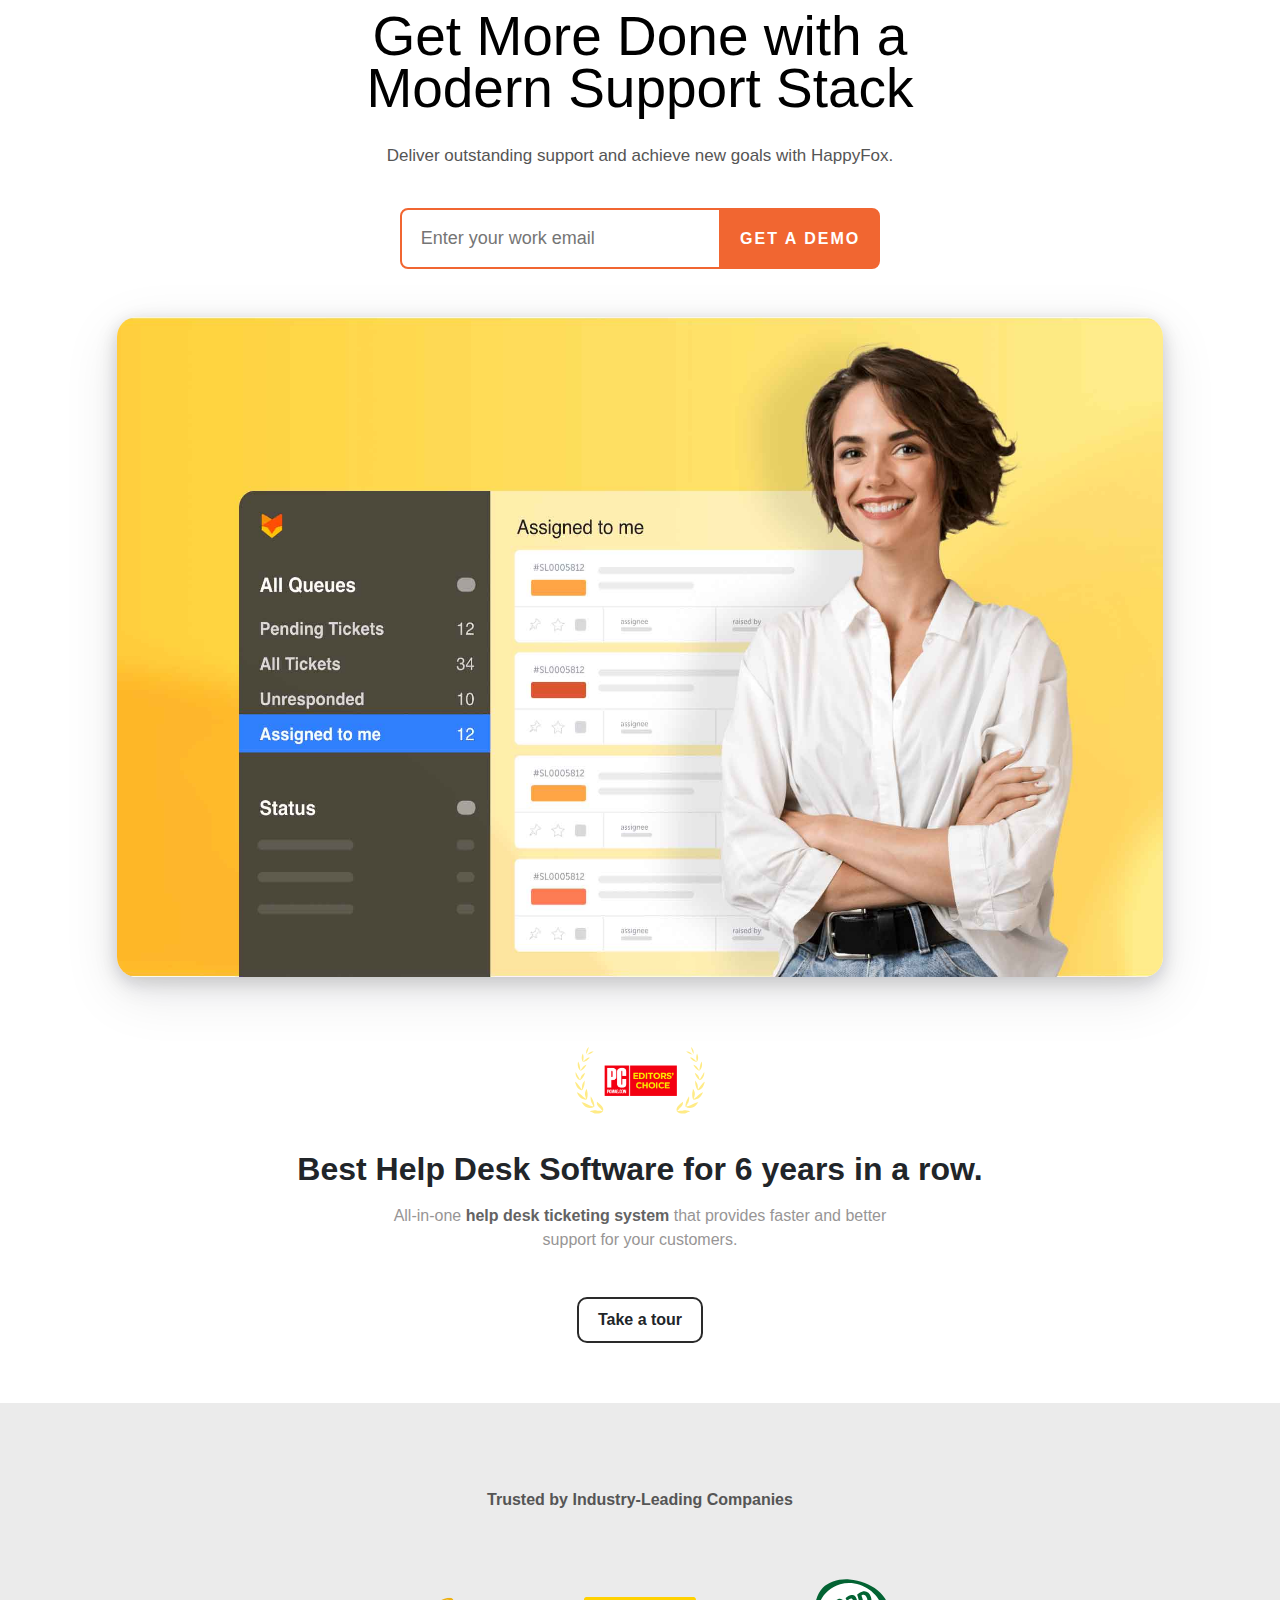
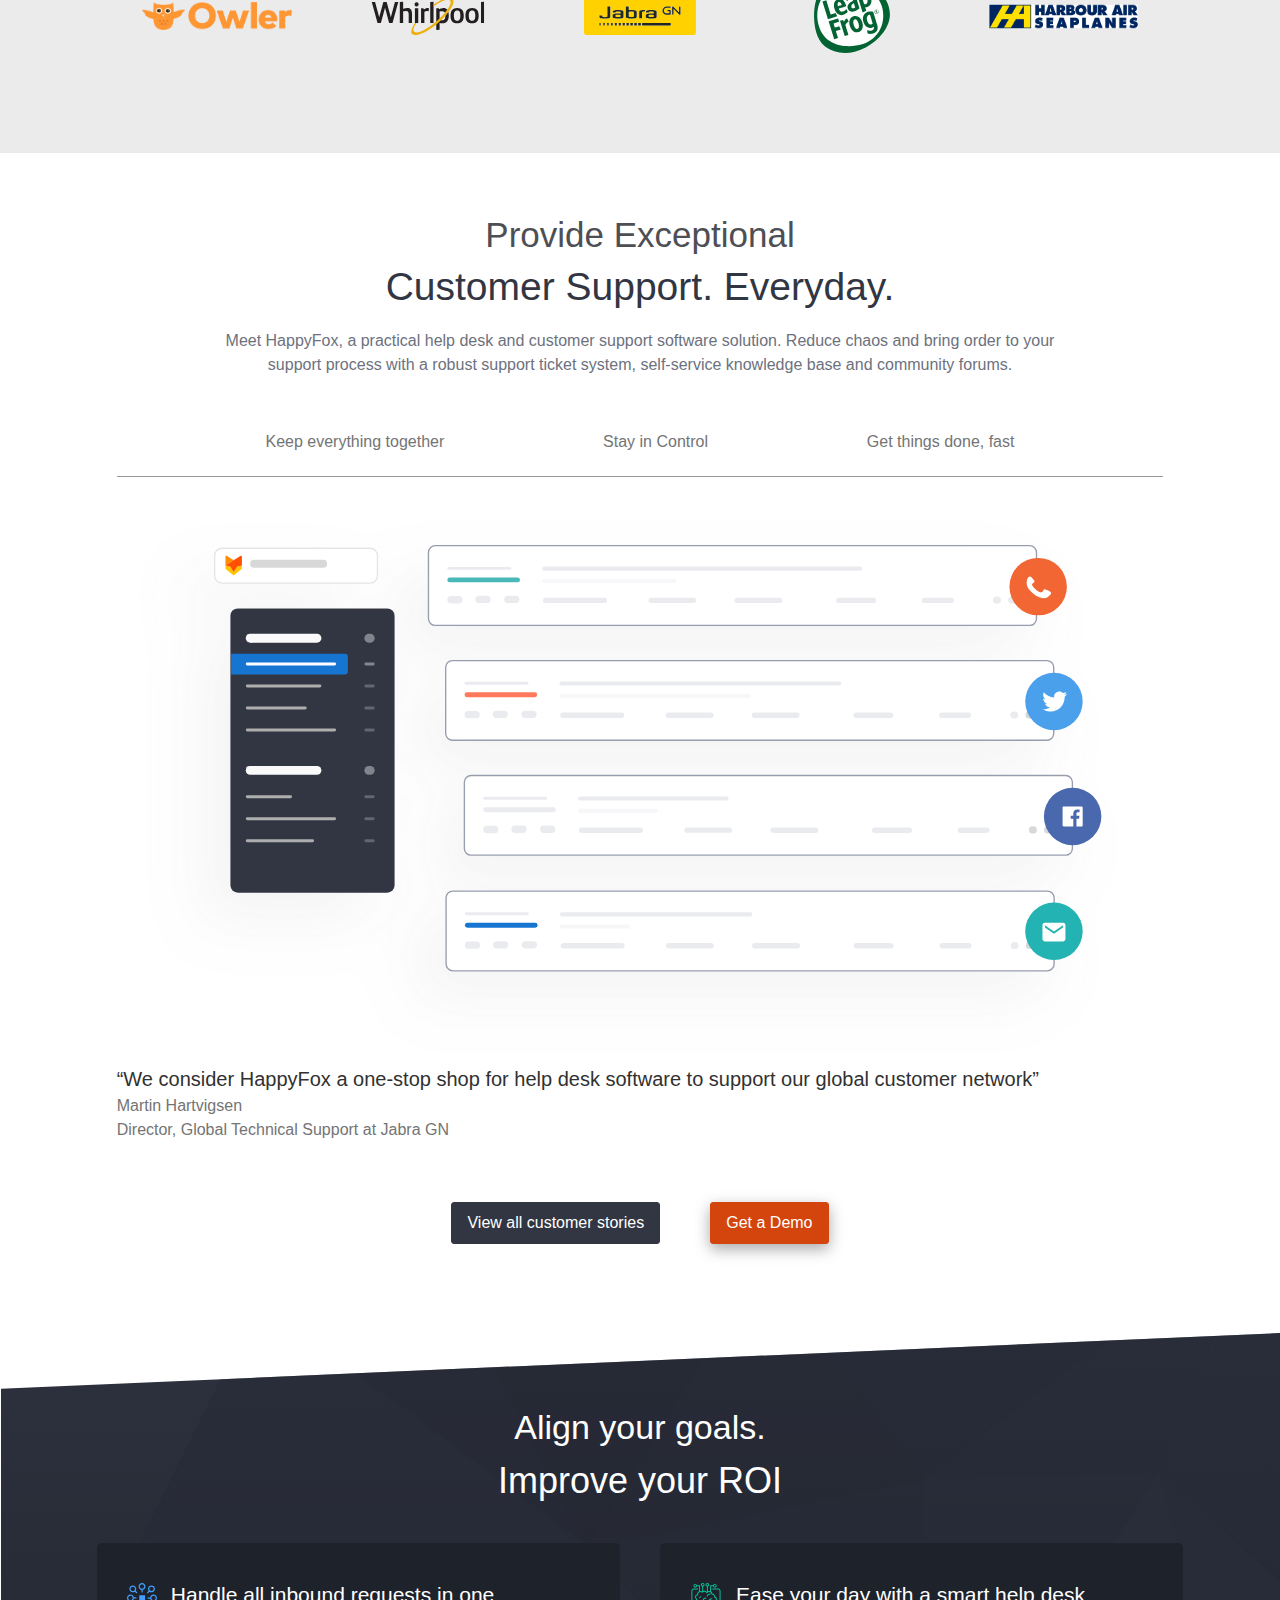
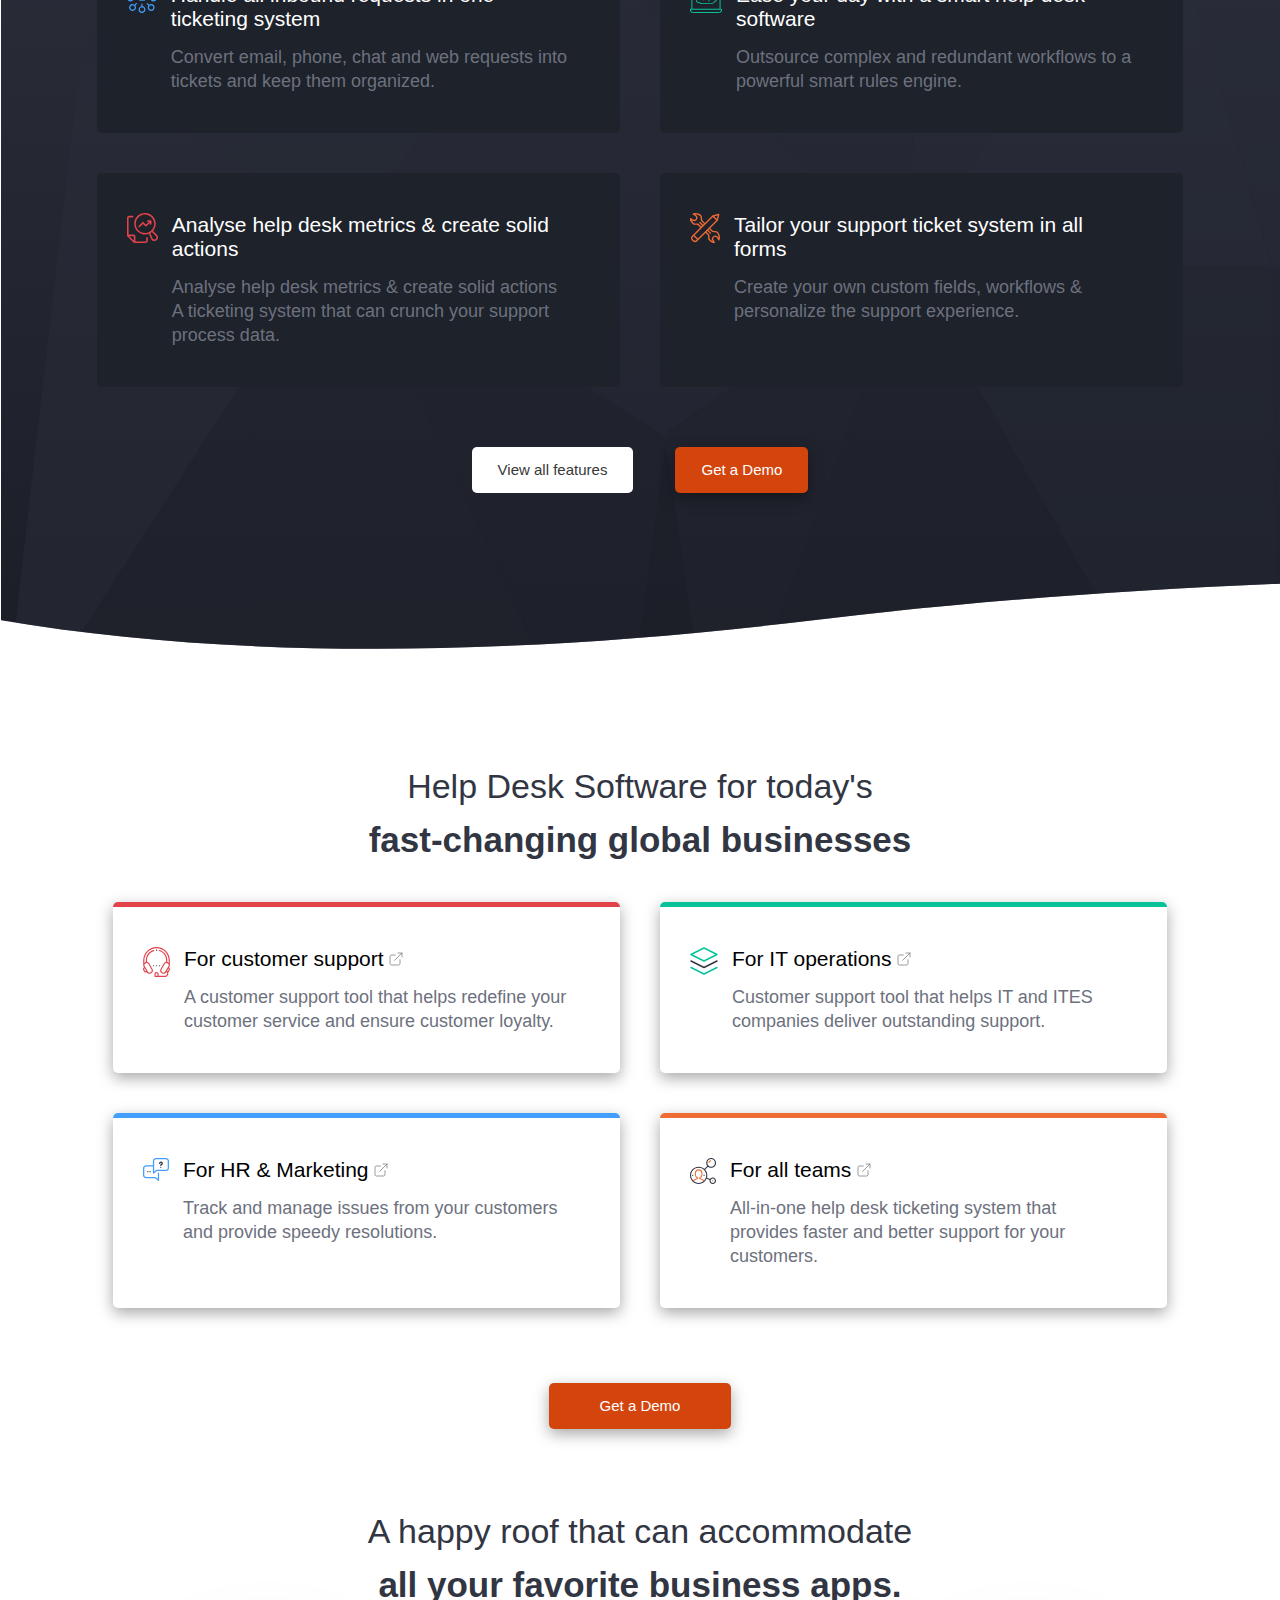
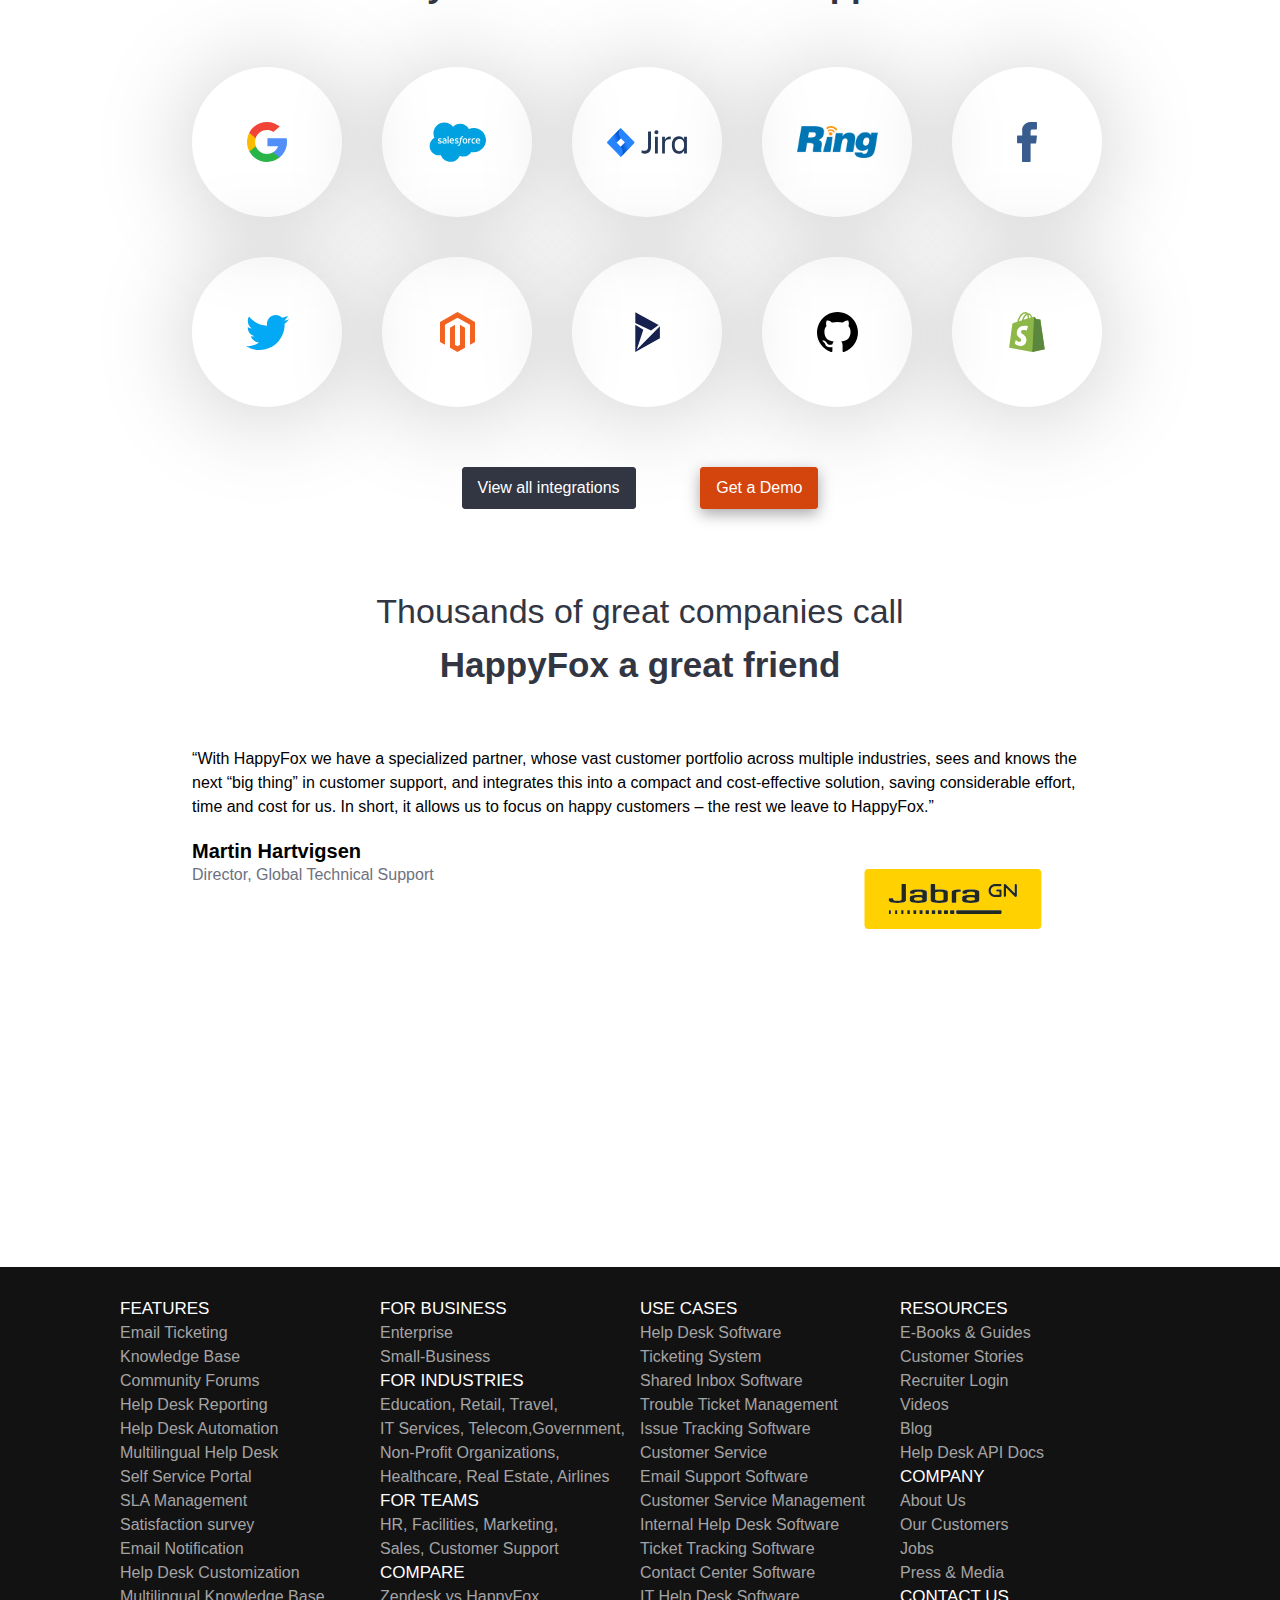
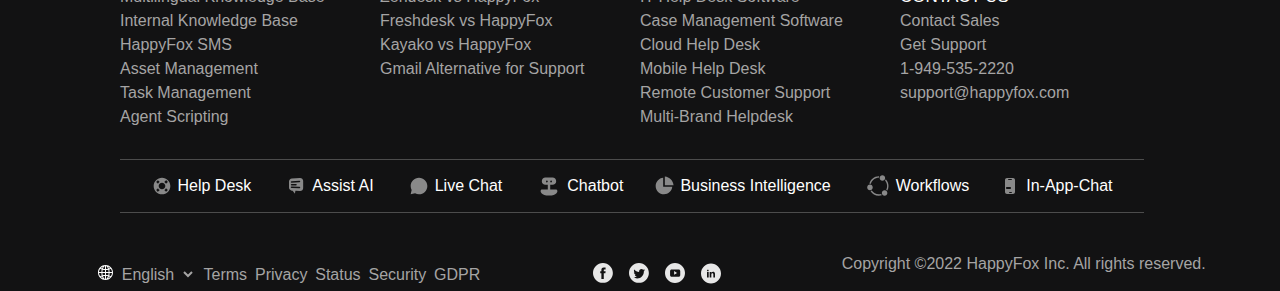
==== commit 295482a1: "added footer" ====
--- a/index.html
+++ b/index.html
@@ -6,6 +6,7 @@
     <meta name="viewport" content="width=device-width, initial-scale=1.0" />
     <link rel="stylesheet" href="styles/index.css" />
     <link rel="stylesheet" href="styles/index-2.css" />
+    <link rel="stylesheet" href="styles/footer.css">
     <title>Help Desk Software | Customer Support Software</title>
   </head>
   <body>
@@ -339,7 +340,7 @@
         </div>
         <div id="sectionThree_customer_support">
           <div id="stories_button">
-            <button>View all customer stories</button>
+            <button onclick="goToIntegration()">View all integrations</button>
             <button>Get a Demo</button>
           </div>
         </div>
@@ -422,6 +423,7 @@
         </div>
       </div>
     </div>
+    <footer id="foot_of_page"></footer>
   </body>
 </html>
 <script type="module">
@@ -487,4 +489,14 @@
     total_slides[val2 - 1].style.display = "block";
     setTimeout(reviewShow, 4000);
   }
+  // link to integration page
+  let goToIntegration = () => {
+    window.location.href = "./Helpdesk integration/helpdesk-integration.html";
+  };
 </script>
+
+<script type="module">
+  import footerSection from "./components/footer.js";
+  // document.querySelector("footer").innerHTML = footerSection();
+  document.getElementById("foot_of_page").innerHTML= footerSection();
+</script>
--- a/styles/footer.css
+++ b/styles/footer.css
@@ -0,0 +1,96 @@
+* {
+  margin: 0;
+  padding: 0;
+  box-sizing: border-box;
+}
+.container {
+  padding-top: 30px;
+  width: 100%;
+  margin-top: 50px;
+  background-color: #121213;
+  /* border: 2px solid yellow; */
+}
+.row {
+  width: 1040px;
+  margin: auto;
+  display: grid;
+  grid-template-columns: repeat(4, 25%);
+  /* border: 1px solid yellow; */
+}
+.footer-col > ul {
+  list-style: none;
+  line-height: 30px;
+  color: rgb(165, 164, 164);
+  font-size: 14px;
+  font-family: Inter, sans-serif;
+  /* border: 1px solid red; */
+}
+.footer-col > ul > li:hover {
+  color: rgb(228, 226, 226);
+  cursor: pointer;
+}
+/* .footer-col > ul > .header:hover {
+  color: white;
+  cursor: default;
+} */
+.header {
+  font-size: 17px;
+  font-weight: 500;
+  color: white;
+  /* margin-top: 10px; */
+}
+#contact-option {
+  width: 80%;
+  display: flex;
+  color: white;
+  justify-content: space-around;
+  margin-left: 120px;
+  margin-top: 30px;
+  border-top: 1px solid rgba(128, 128, 128, 0.534);
+  border-bottom: 1px solid rgba(128, 128, 128, 0.534);
+  padding: 14px;
+  /* border: 1px solid orange; */
+  cursor: pointer;
+}
+#contact-option > div {
+  display: flex;
+  gap: 6px;
+}
+#last {
+  display: flex;
+  justify-content: space-around;
+  color: rgb(165, 164, 164);
+  margin-top: 50px;
+}
+#last > div:first-child {
+  width: 390px;
+  margin-left: 20px;
+  display: flex;
+  justify-content: space-around;
+}
+#last > div:first-child div:hover {
+  color: white;
+  cursor: pointer;
+}
+#last > div:nth-child(2) {
+  width: 100px;
+  gap: 16px;
+  display: flex;
+  margin-left: -40px;
+}
+#last > div:last-child {
+  margin-top: -11px;
+}
+#select {
+  background-color: #121213;
+  color: rgb(165, 164, 164);
+  border: none;
+  cursor: pointer;
+}
+#social_media:hover {
+  cursor: pointer;
+}
+#for_helpdesk {
+  text-decoration: none;
+  color: white;
+}
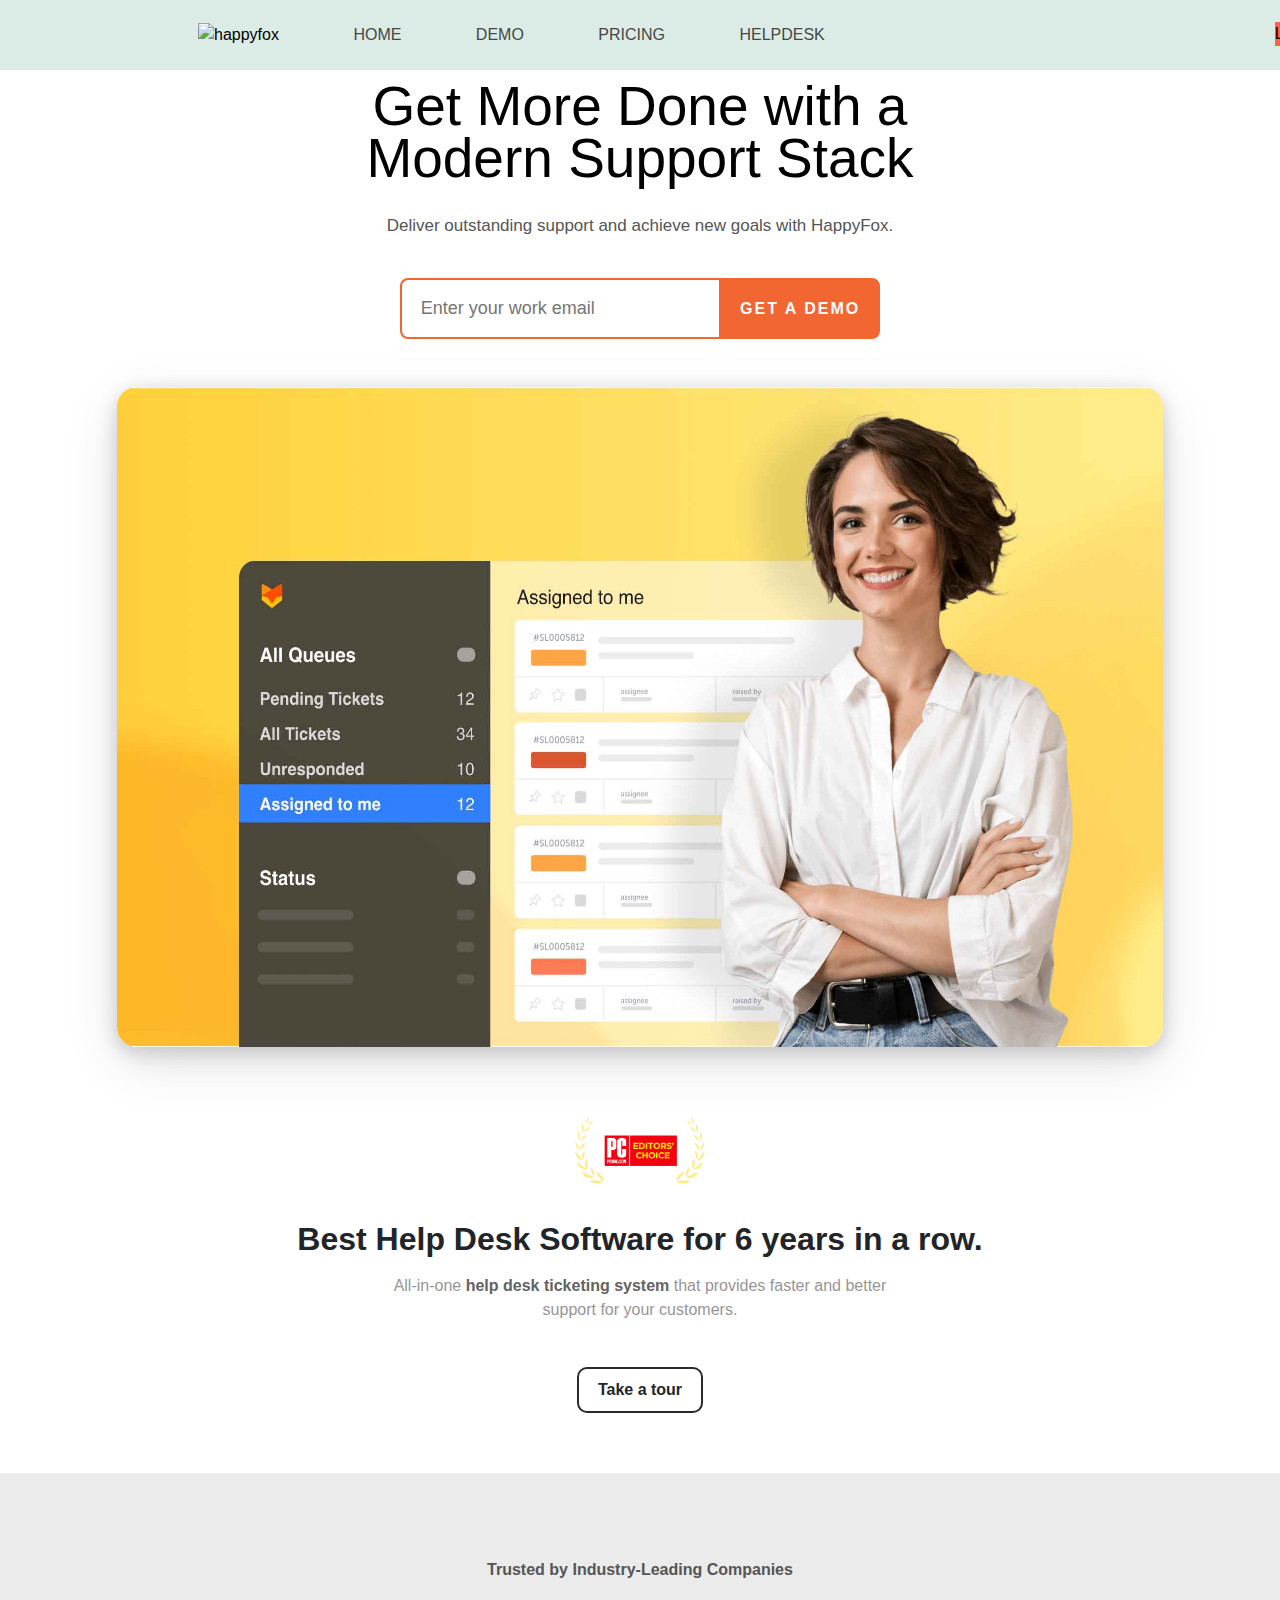
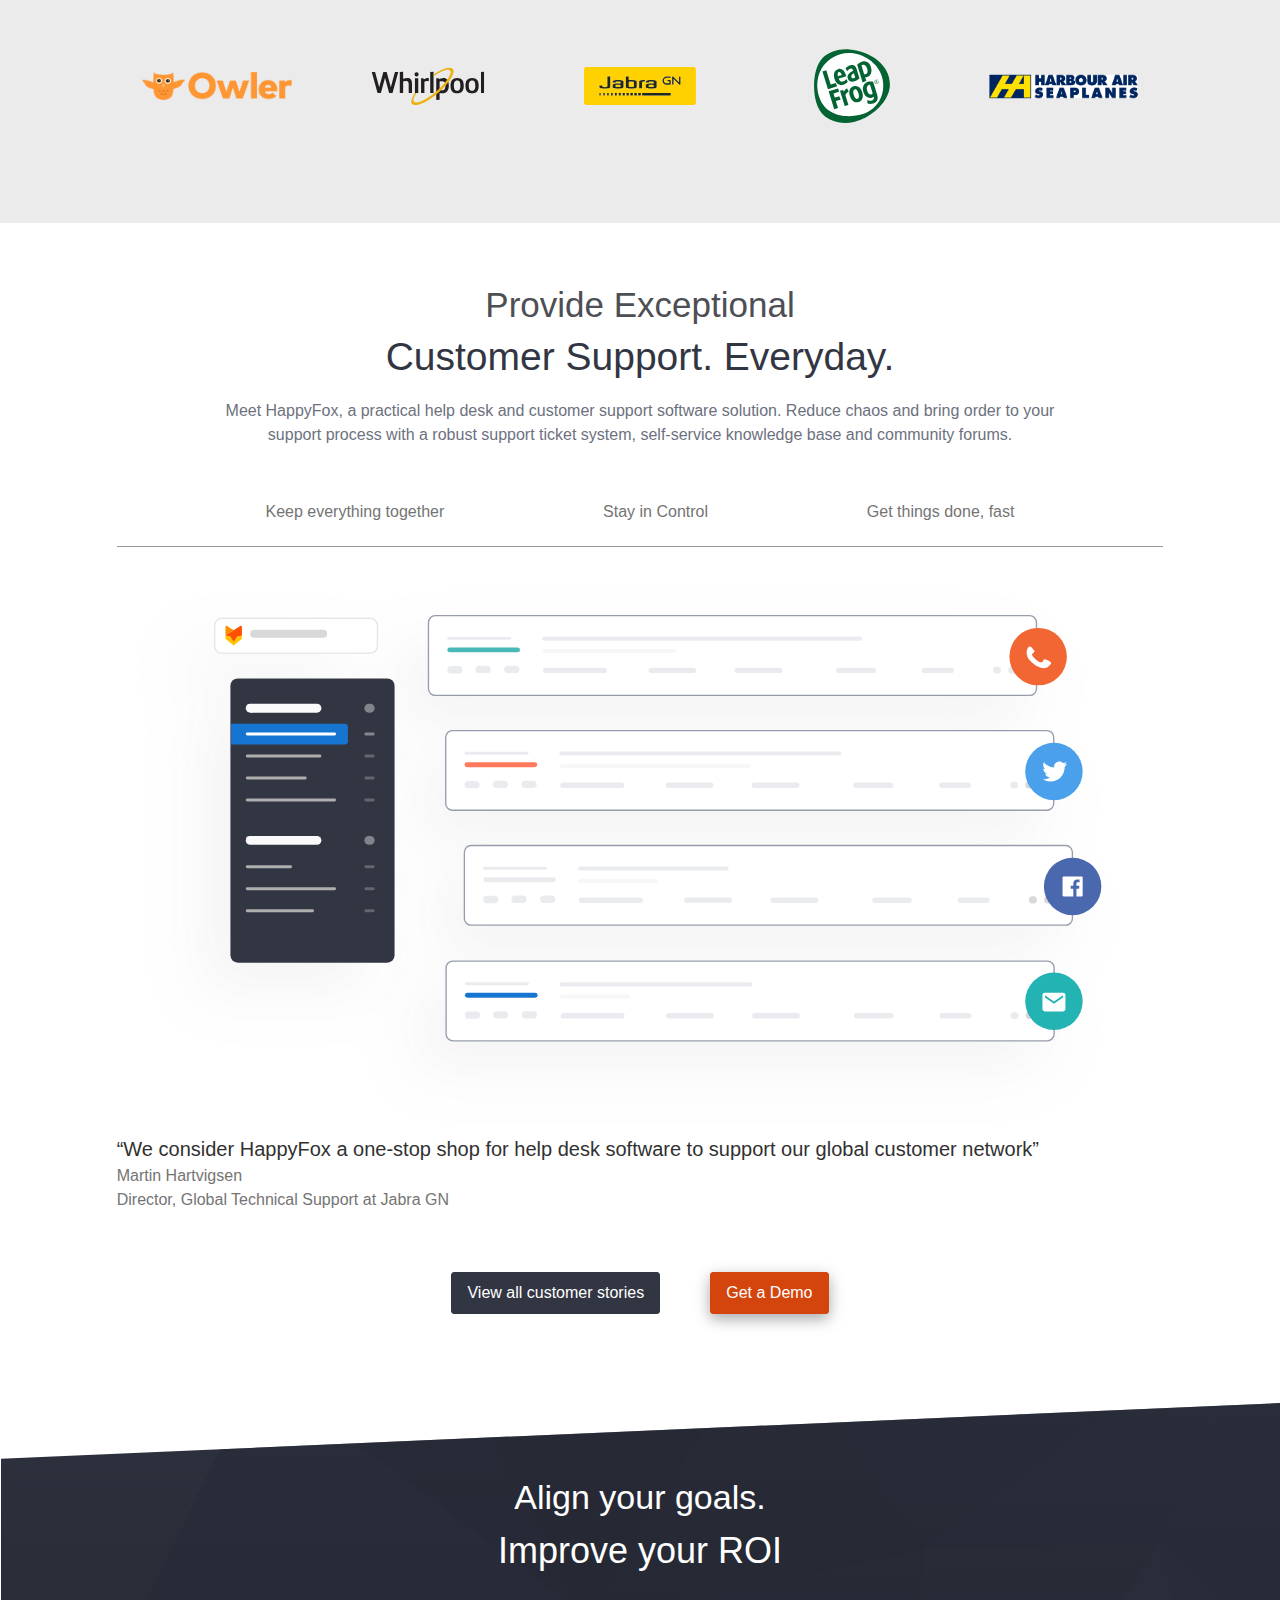
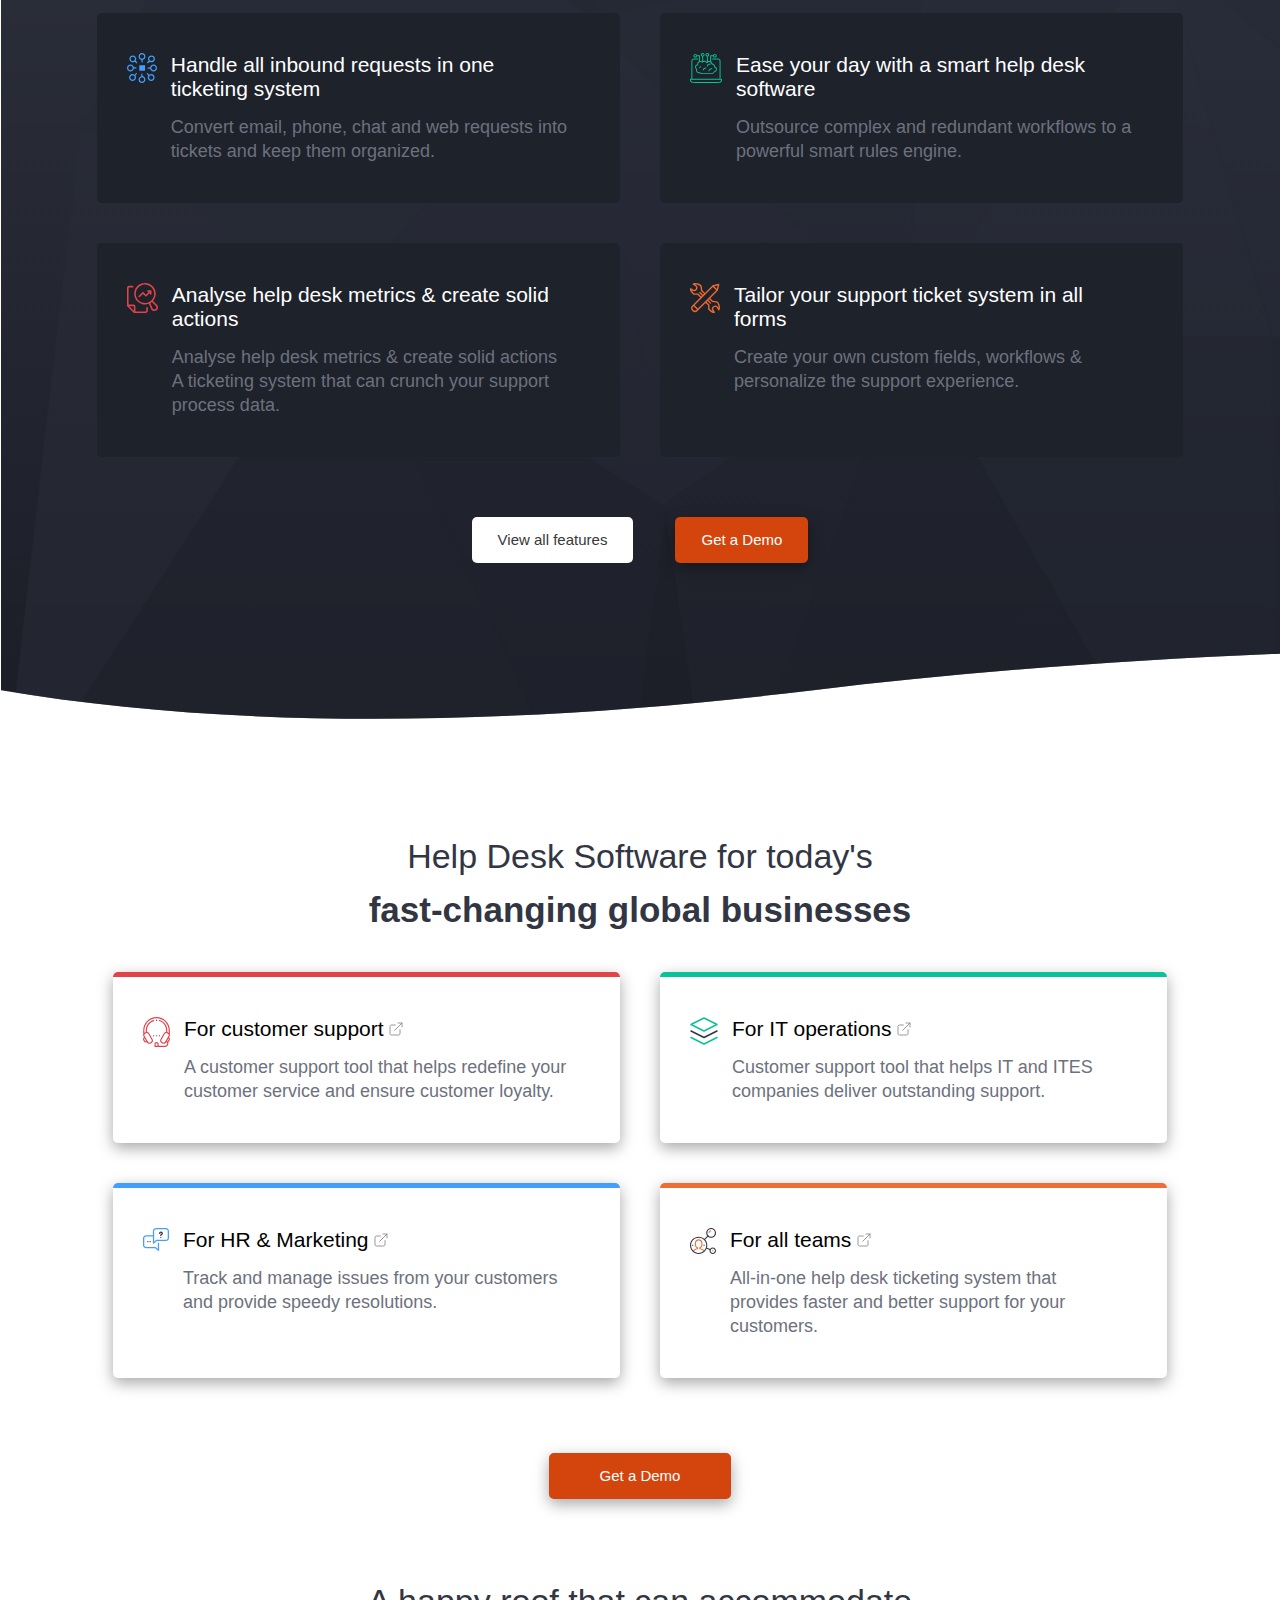
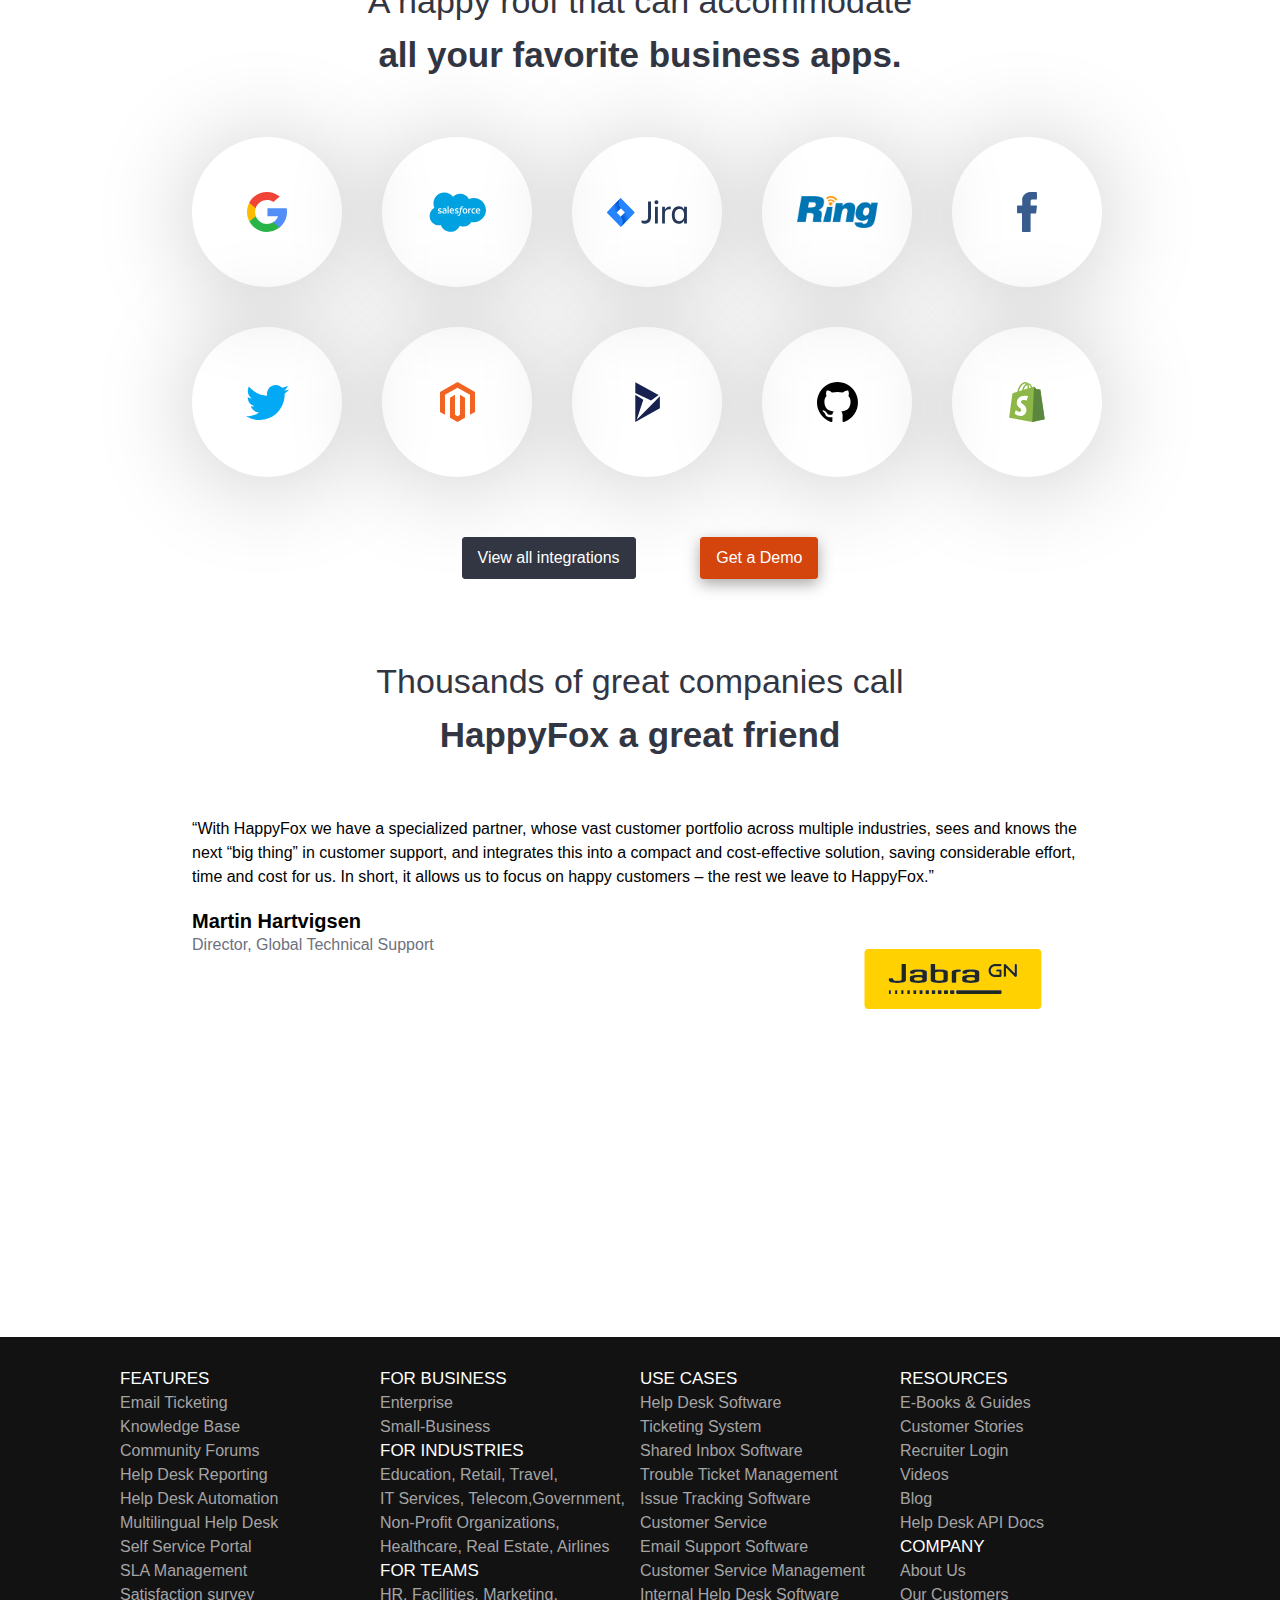
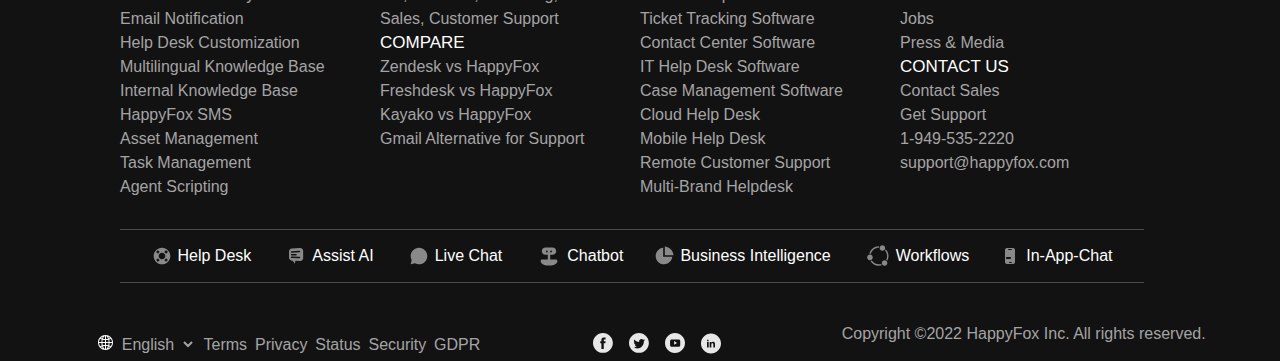
==== commit 36c24b23: "Merge pull request #52 from RajputHim/fw19_0368_day-5" ====
--- a/index.html
+++ b/index.html
@@ -7,9 +7,28 @@
     <link rel="stylesheet" href="styles/index.css" />
     <link rel="stylesheet" href="styles/index-2.css" />
     <link rel="stylesheet" href="styles/footer.css">
+    <link rel="stylesheet" href="styles/tourNav.css">
     <title>Help Desk Software | Customer Support Software</title>
   </head>
   <body>
+    <header>
+      <div class = "navbar">
+          <nav>
+              <div id = "nav-disp">
+                  <ul>
+                      <li><img id = "logo-img" src="https://assets.www.happyfox.com/v2/images/site-nav/topbar-logo-black.svg" alt="happyfox"></li>
+                      <li><a href = "index.html">Home</a></li>
+                      <li><a href = ".//Demo/demo.html">Demo</a></li>
+                      <li><a href = "./happt fox clone/Pricing/index.html">Pricing</a></li>
+                      <li><a href = "./helpdeskpg.html">Helpdesk</a></li>
+                  </ul>
+                  <ul>
+                      <button id = "login" type = "button"><a href="#"></a>Login</button>
+                  </ul>
+              </div>
+          </nav>
+      </div>
+  </header>
     <div id="parent">
       <div id="section_one">
         <div id="heading_container">
@@ -151,7 +170,7 @@
         <div id="sectionThree_customer_support">
           <div id="stories_button">
             <button>View all customer stories</button>
-            <button>Get a Demo</button>
+            <button onclick="goToDemo()">Get a Demo</button>
           </div>
         </div>
       </div>
@@ -493,6 +512,11 @@
   let goToIntegration = () => {
     window.location.href = "./Helpdesk integration/helpdesk-integration.html";
   };
+
+  // link to demo page
+  let goToDemo=()=>{
+    window.location.href="./Demo/demo.html";
+  }
 </script>
 
 <script type="module">
--- a/styles/tourNav.css
+++ b/styles/tourNav.css
@@ -0,0 +1,84 @@
+.navbar{
+    width: 80%;
+    margin: 0 auto;
+}
+
+#container{
+    display: grid;
+    grid-template-columns: repeat(3, 1fr);
+    gap: 20px;
+    width: 100%;
+    overflow: hidden;
+}
+
+header{
+    background: #dbece7;
+}
+
+.logo{
+    float: left;
+    padding: 10px 0;
+}
+
+nav ul{
+    margin: 0;
+    padding: 0;
+    list-style: none;
+}
+
+nav li{
+    display: inline-block;
+    margin-left: 70px;
+    padding: 23px 0;
+
+    position: relative;
+}
+
+nav a{
+    color: rgb(71, 70, 70);
+    text-decoration: none;
+    text-transform: uppercase;
+}
+
+nav a:hover{
+    color: rgb(37, 36, 36);
+}
+
+nav a::before{
+    content: "";
+    display: block;
+    height: 5px;
+    width: 100%;
+    background-color: orangered;
+
+    position: absolute;
+    top: 0;
+    width: 0%;
+    
+    transition: all ease-in-out 250ms;
+}
+
+nav a:hover::before{
+    width: 100%;
+}
+
+#logo-img{
+    flex-direction: start;
+    height: fit-content;
+}
+
+#nav-disp{
+    display: flex;
+}
+ul>ul{
+    display: flex;
+    margin-left: 70%;
+}
+
+#login{
+    background-color: tomato;
+    position: relative;
+    left: 450px;
+    top: 22px;
+    border: 0px;
+}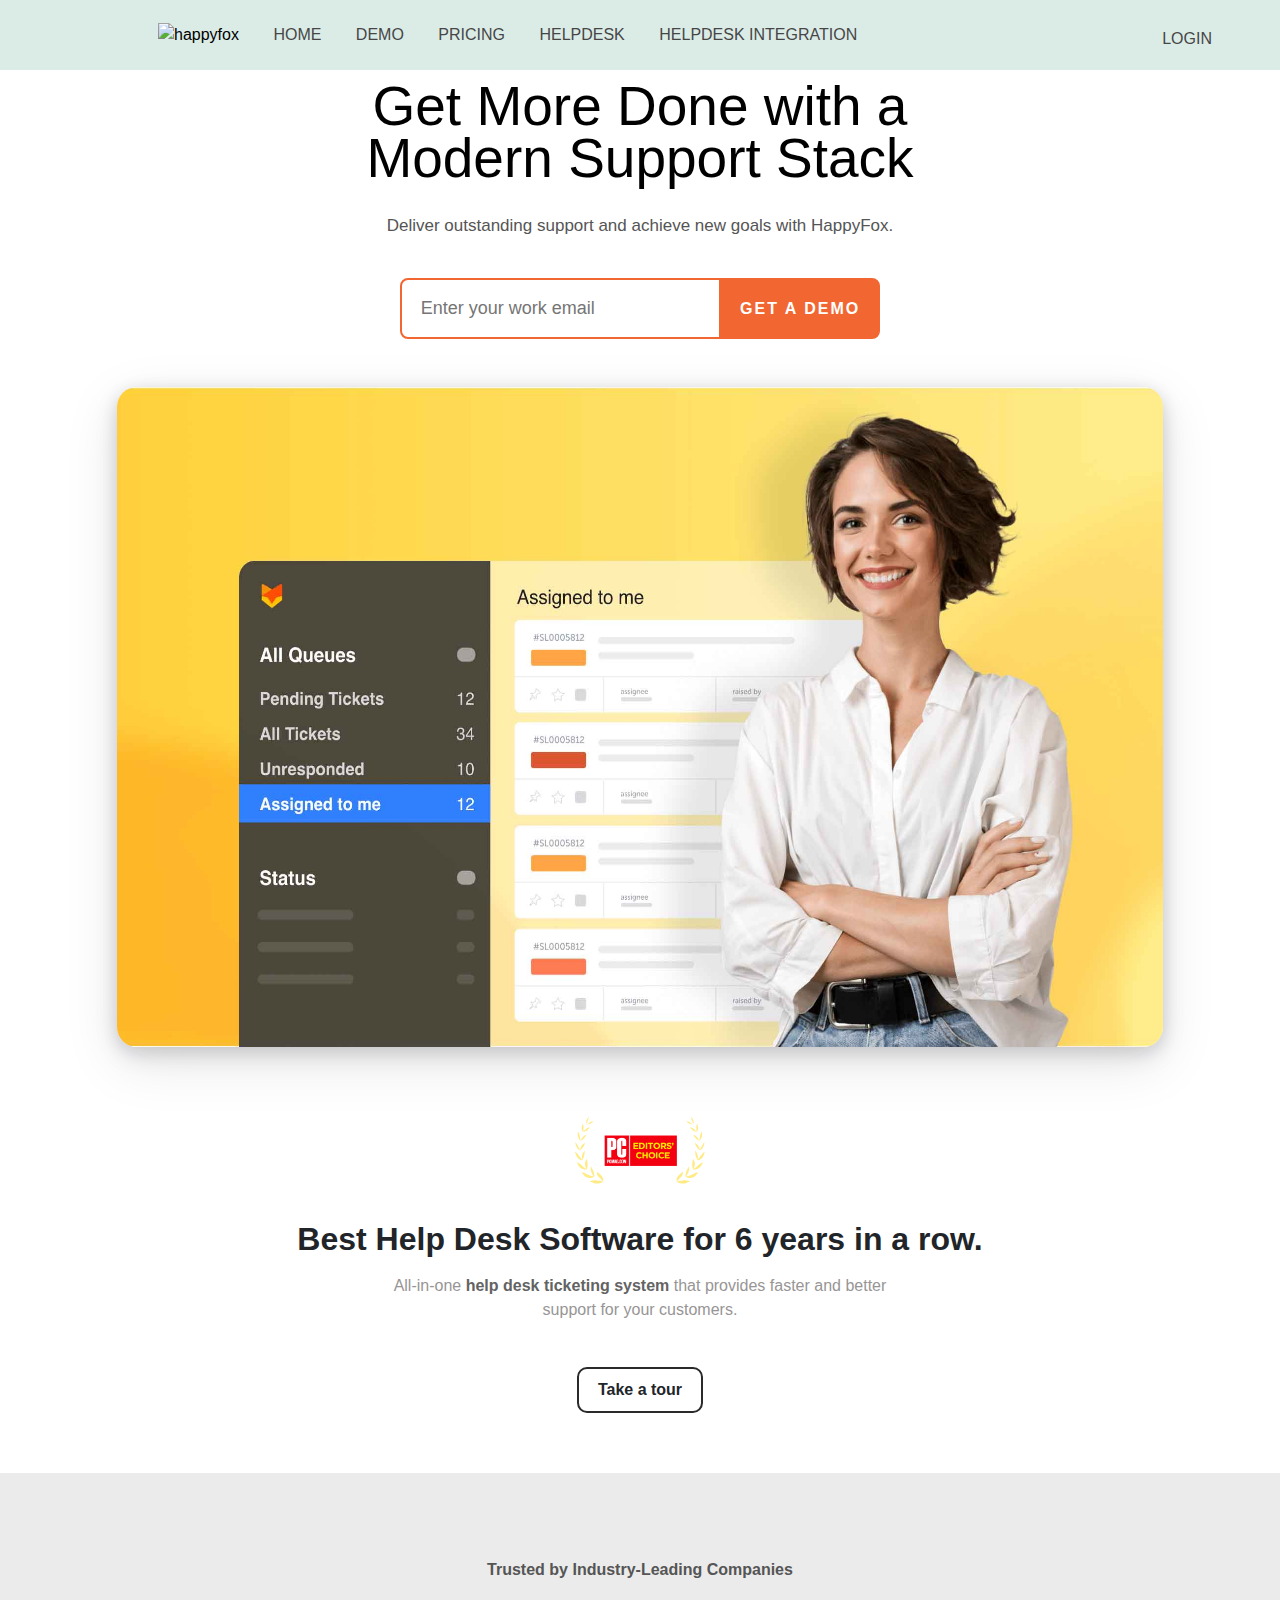
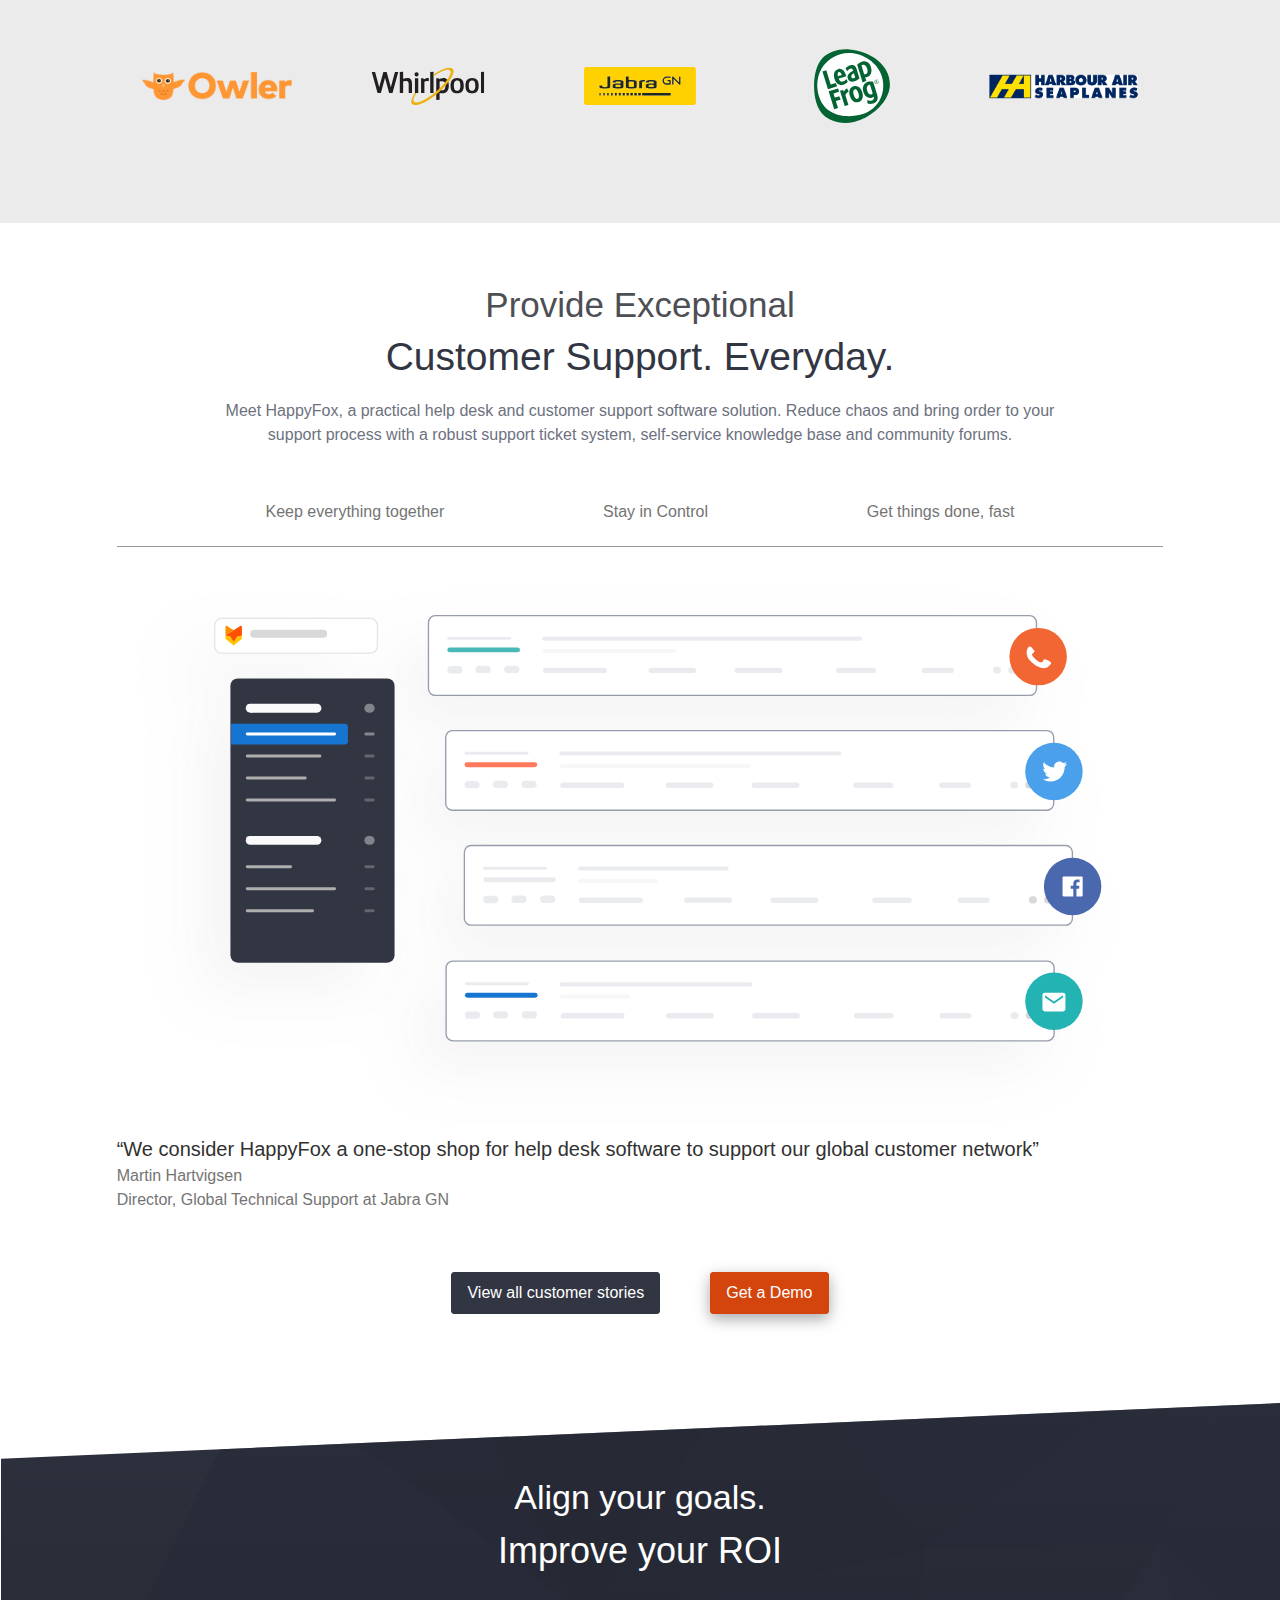
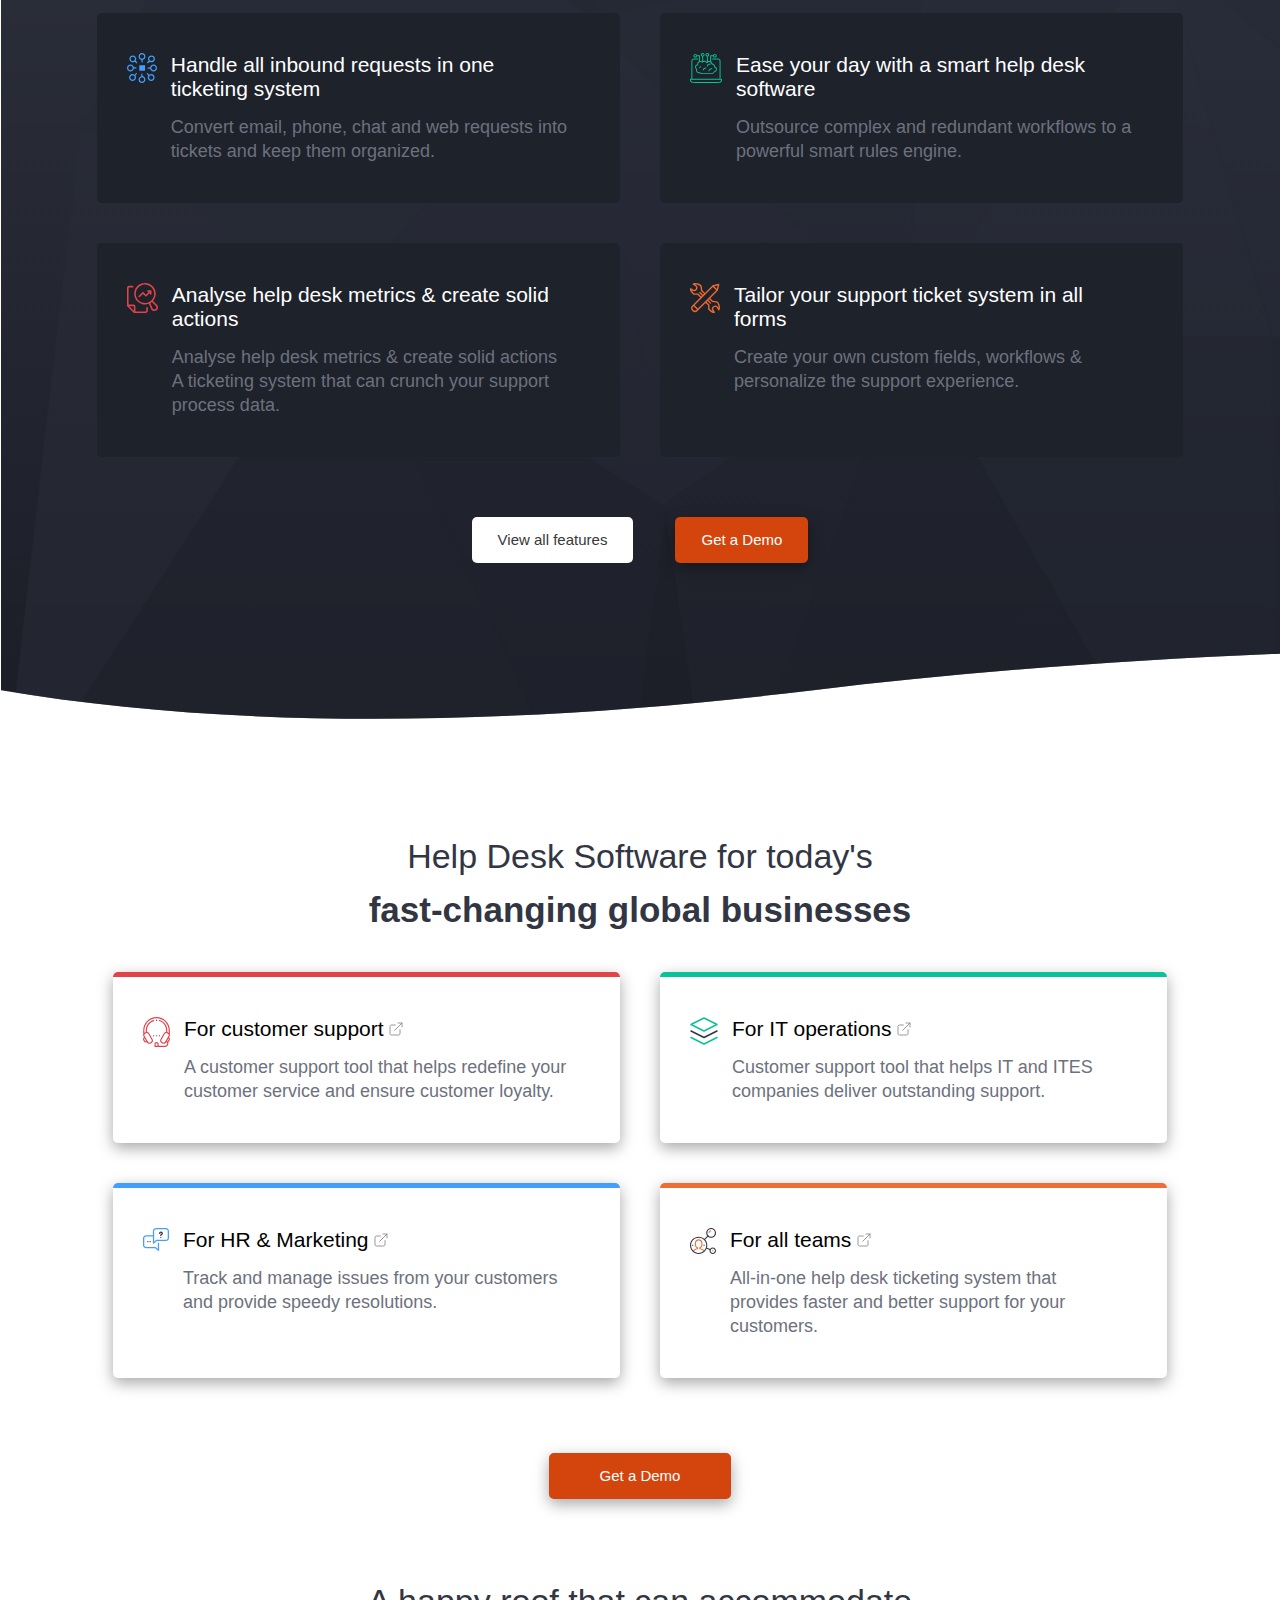
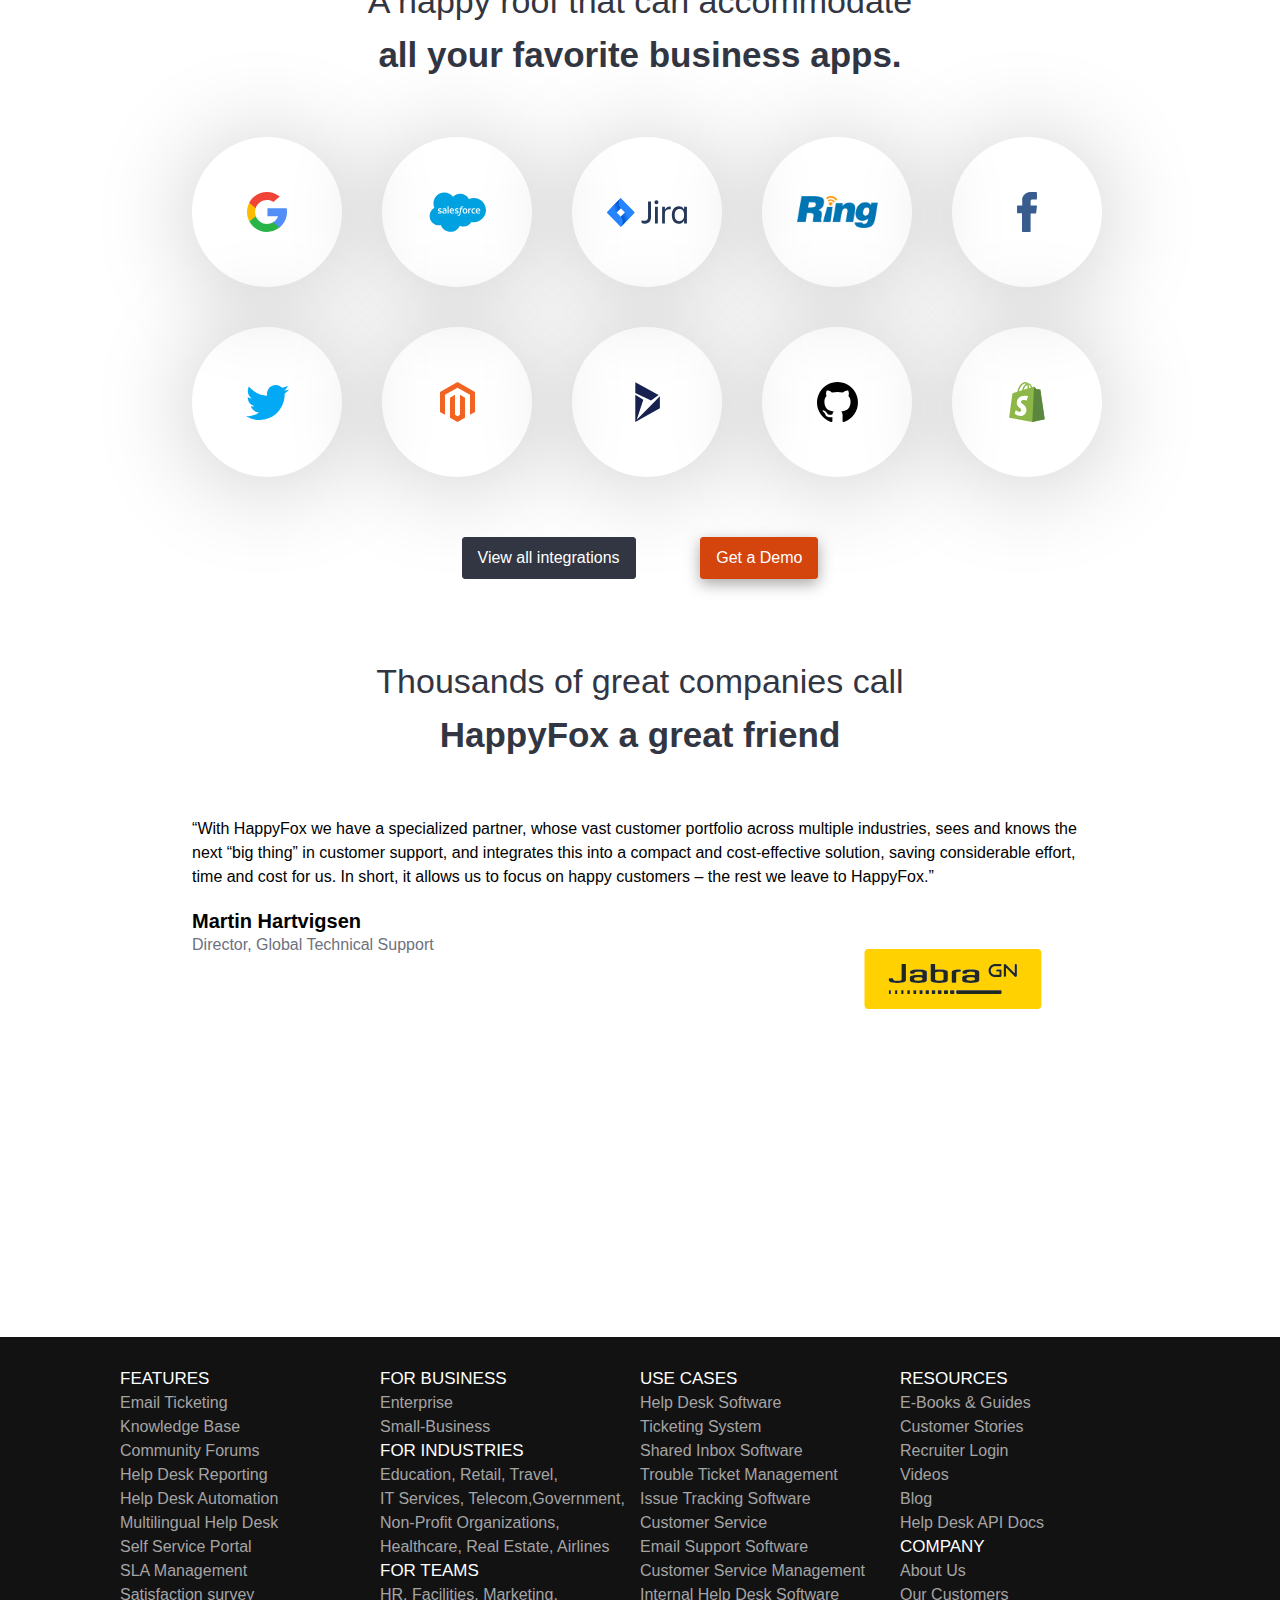
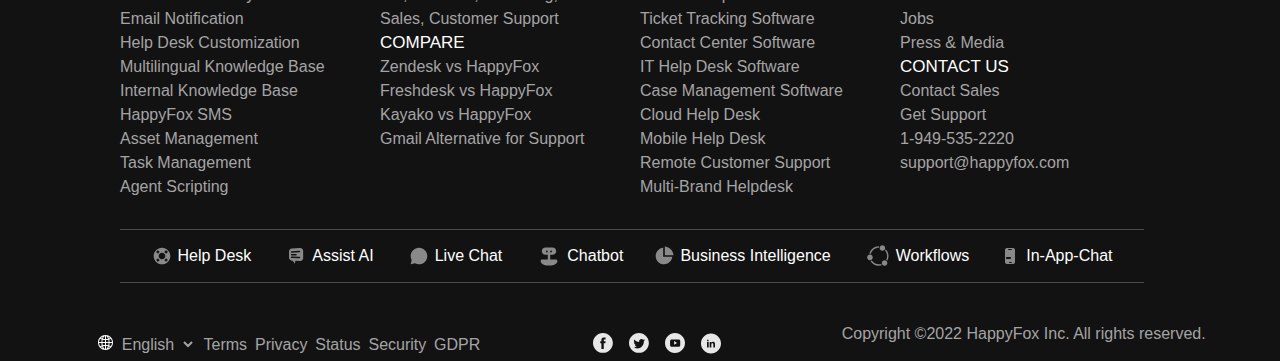
==== commit 1ba91466: "changed alignment and added link to demo page and tour page" ====
--- a/index.html
+++ b/index.html
@@ -21,9 +21,10 @@
                       <li><a href = ".//Demo/demo.html">Demo</a></li>
                       <li><a href = "./happt fox clone/Pricing/index.html">Pricing</a></li>
                       <li><a href = "./helpdeskpg.html">Helpdesk</a></li>
+                      <li><a href = "./Helpdesk integration/helpdesk-integration.html">Helpdesk Integration</a></li>
                   </ul>
                   <ul>
-                      <button id = "login" type = "button"><a href="#"></a>Login</button>
+                      <button id = "login" type = "button"><a href="signin.html">Login</a></button>
                   </ul>
               </div>
           </nav>
@@ -43,7 +44,7 @@
                 id="email_input"
                 placeholder="Enter your work email"
               />
-              <button id="submit_email">GET A DEMO</button>
+              <button onclick="goToDemo()" id="submit_email">GET A DEMO</button>
             </div>
             <p id="terms">
               <a href=""></a>
@@ -231,8 +232,8 @@
           </div>
         </div>
         <div id="roi_btn">
-          <button>View all features</button>
-          <button>Get a Demo</button>
+          <button onclick="goTotour()">View all features</button>
+          <button onclick="goToDemo()">Get a Demo</button>
         </div>
       </div>
     </div>
@@ -316,7 +317,7 @@
           </div>
         </div>
         <div id="demo_btn">
-          <button>Get a Demo</button>
+          <button onclick="goToDemo()">Get a Demo</button>
         </div>
       </div>
     </div>
@@ -360,7 +361,7 @@
         <div id="sectionThree_customer_support">
           <div id="stories_button">
             <button onclick="goToIntegration()">View all integrations</button>
-            <button>Get a Demo</button>
+            <button onclick="goToDemo()">Get a Demo</button>
           </div>
         </div>
       </div>
@@ -517,6 +518,11 @@
   let goToDemo=()=>{
     window.location.href="./Demo/demo.html";
   }
+
+  // link to tour page
+  let goTotour=()=>{
+    window.location.href="./tour.html"
+  }
 </script>
 
 <script type="module">
--- a/styles/tourNav.css
+++ b/styles/tourNav.css
@@ -1,84 +1,86 @@
-.navbar{
-    width: 80%;
-    margin: 0 auto;
+.navbar {
+  width: 80%;
+  margin: 0 auto;
 }
 
-#container{
-    display: grid;
-    grid-template-columns: repeat(3, 1fr);
-    gap: 20px;
-    width: 100%;
-    overflow: hidden;
+#container {
+  display: grid;
+  grid-template-columns: repeat(3, 1fr);
+  gap: 20px;
+  width: 100%;
+  overflow: hidden;
 }
 
-header{
-    background: #dbece7;
+header {
+  background: #dbece7;
 }
 
-.logo{
-    float: left;
-    padding: 10px 0;
+.logo {
+  float: left;
+  padding: 10px 0;
 }
 
-nav ul{
-    margin: 0;
-    padding: 0;
-    list-style: none;
+nav ul {
+  margin: 0;
+  padding: 0;
+  list-style: none;
 }
 
-nav li{
-    display: inline-block;
-    margin-left: 70px;
-    padding: 23px 0;
+nav li {
+  display: inline-block;
+  margin-left: 30px;
+  padding: 23px 0;
 
-    position: relative;
+  position: relative;
 }
 
-nav a{
-    color: rgb(71, 70, 70);
-    text-decoration: none;
-    text-transform: uppercase;
+nav a {
+  color: rgb(71, 70, 70);
+  text-decoration: none;
+  text-transform: uppercase;
 }
 
-nav a:hover{
-    color: rgb(37, 36, 36);
+nav a:hover {
+  color: rgb(37, 36, 36);
 }
 
-nav a::before{
-    content: "";
-    display: block;
-    height: 5px;
-    width: 100%;
-    background-color: orangered;
+nav a::before {
+  content: "";
+  display: block;
+  height: 5px;
+  width: 100%;
+  background-color: orangered;
 
-    position: absolute;
-    top: 0;
-    width: 0%;
-    
-    transition: all ease-in-out 250ms;
+  position: absolute;
+  top: 0;
+  width: 0%;
+
+  transition: all ease-in-out 250ms;
 }
 
-nav a:hover::before{
-    width: 100%;
+nav a:hover::before {
+  width: 90%;
 }
 
-#logo-img{
-    flex-direction: start;
-    height: fit-content;
+#logo-img {
+  flex-direction: start;
+  height: fit-content;
 }
 
-#nav-disp{
-    display: flex;
+#nav-disp {
+  display: flex;
 }
-ul>ul{
-    display: flex;
-    margin-left: 70%;
+ul > ul {
+  display: flex;
+  margin-left: 70%;
 }
 
-#login{
-    background-color: tomato;
-    position: relative;
-    left: 450px;
-    top: 22px;
-    border: 0px;
-}+#login {
+  background-color: transparent;
+  position: relative;
+  left: 300px;
+  top: 22px;
+  border: 0px;
+  padding: 5px;
+  cursor: pointer;
+}
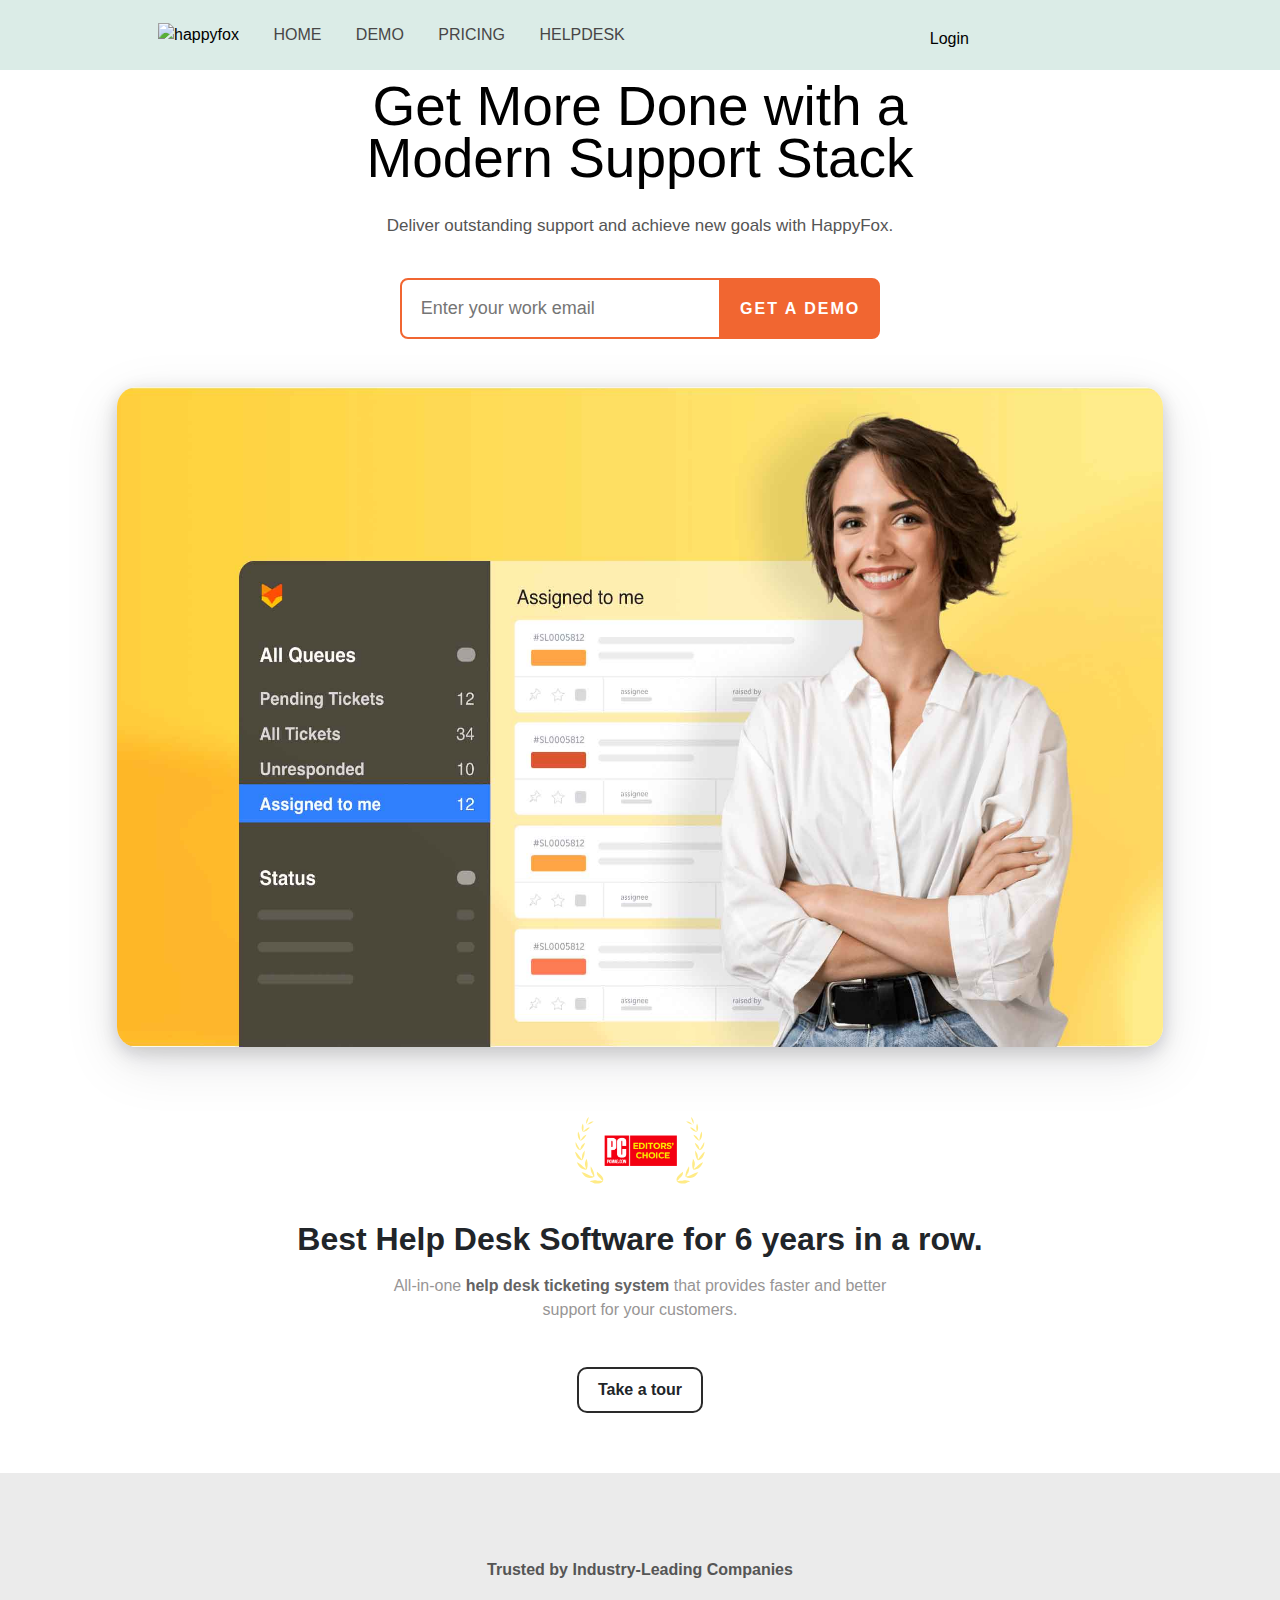
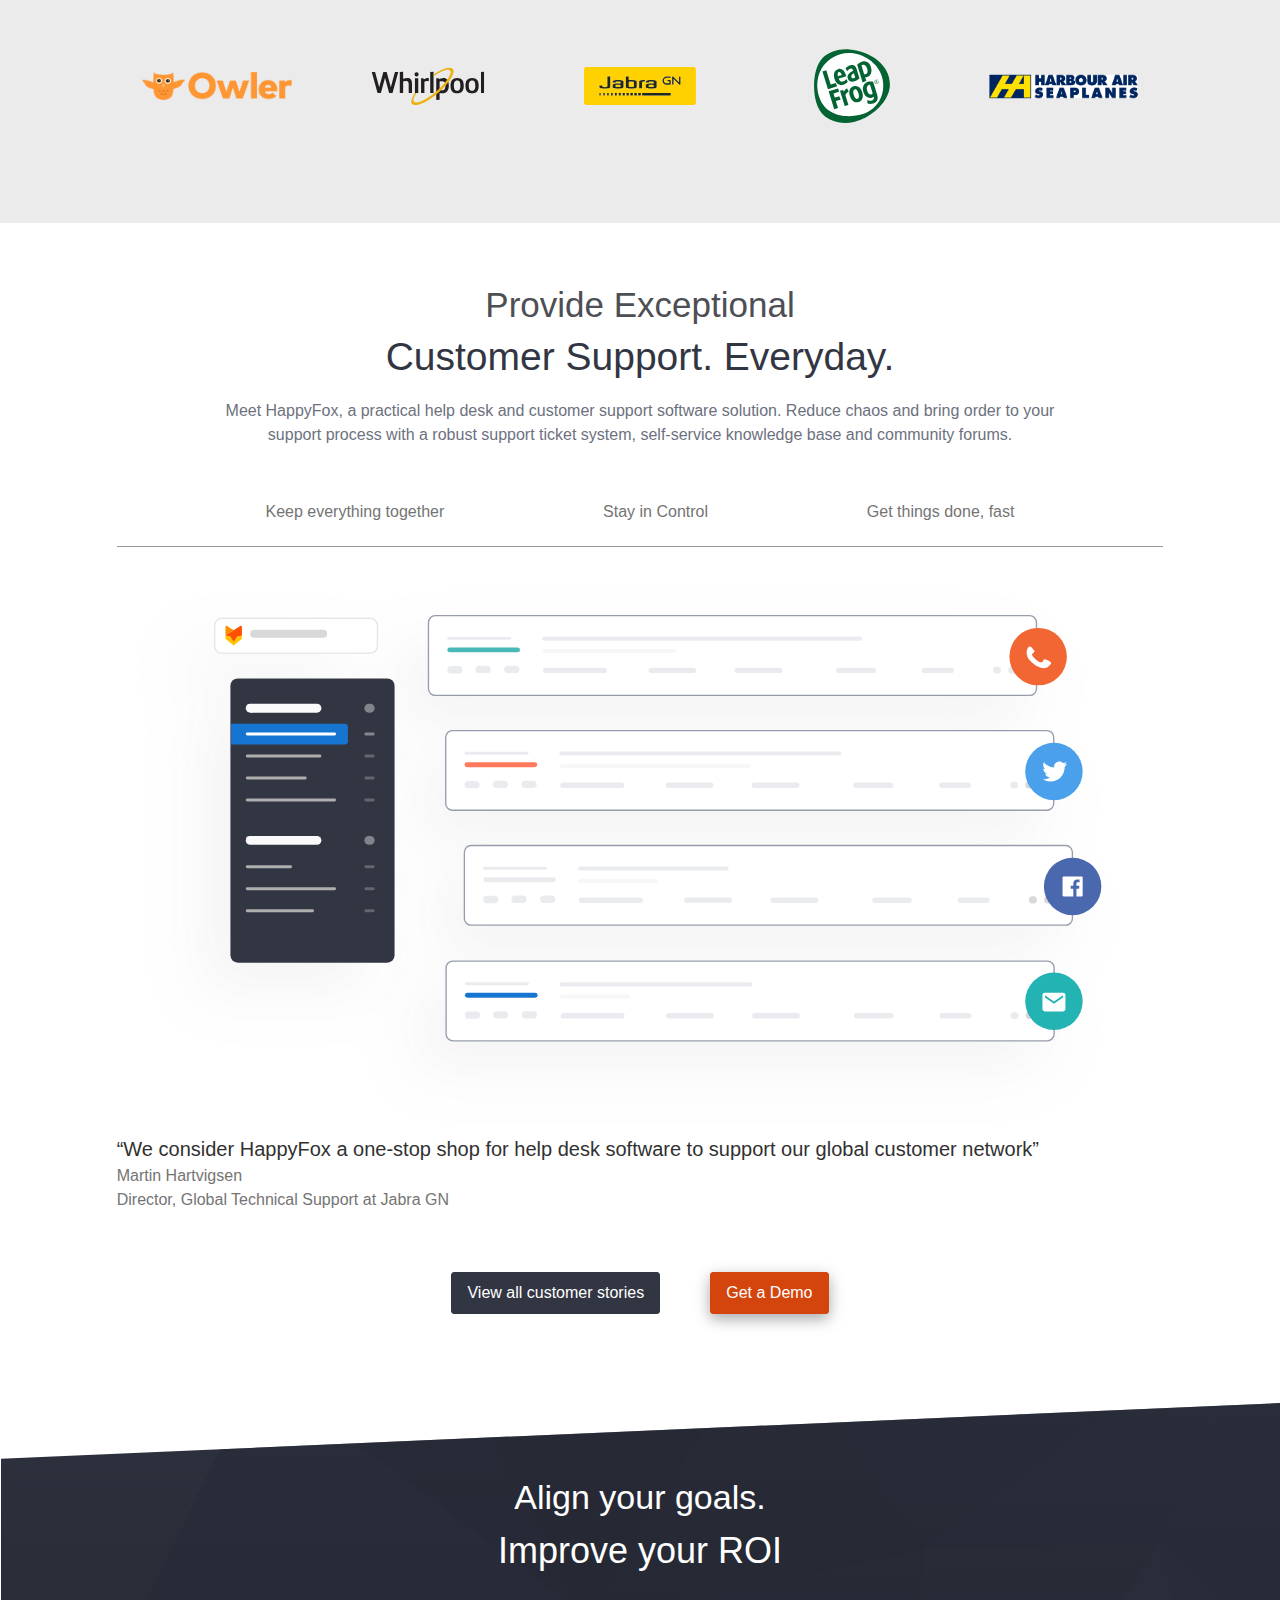
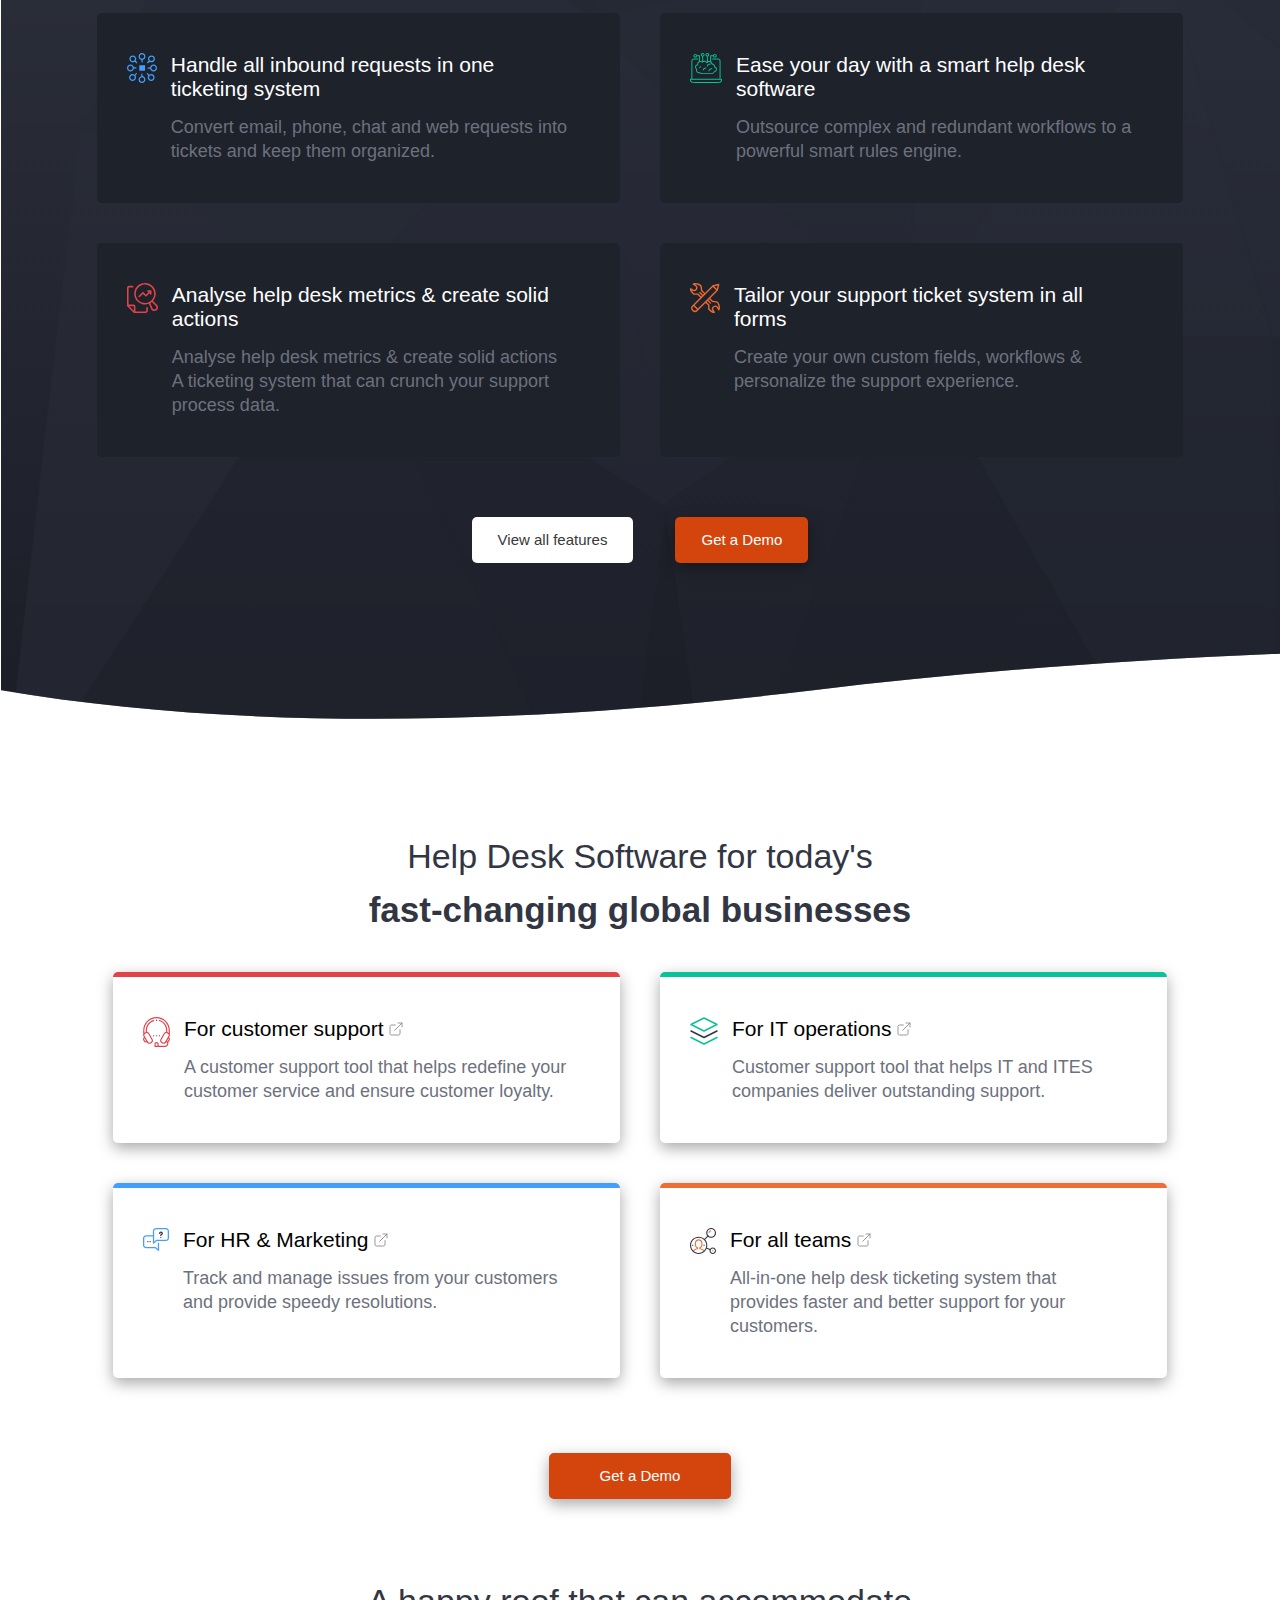
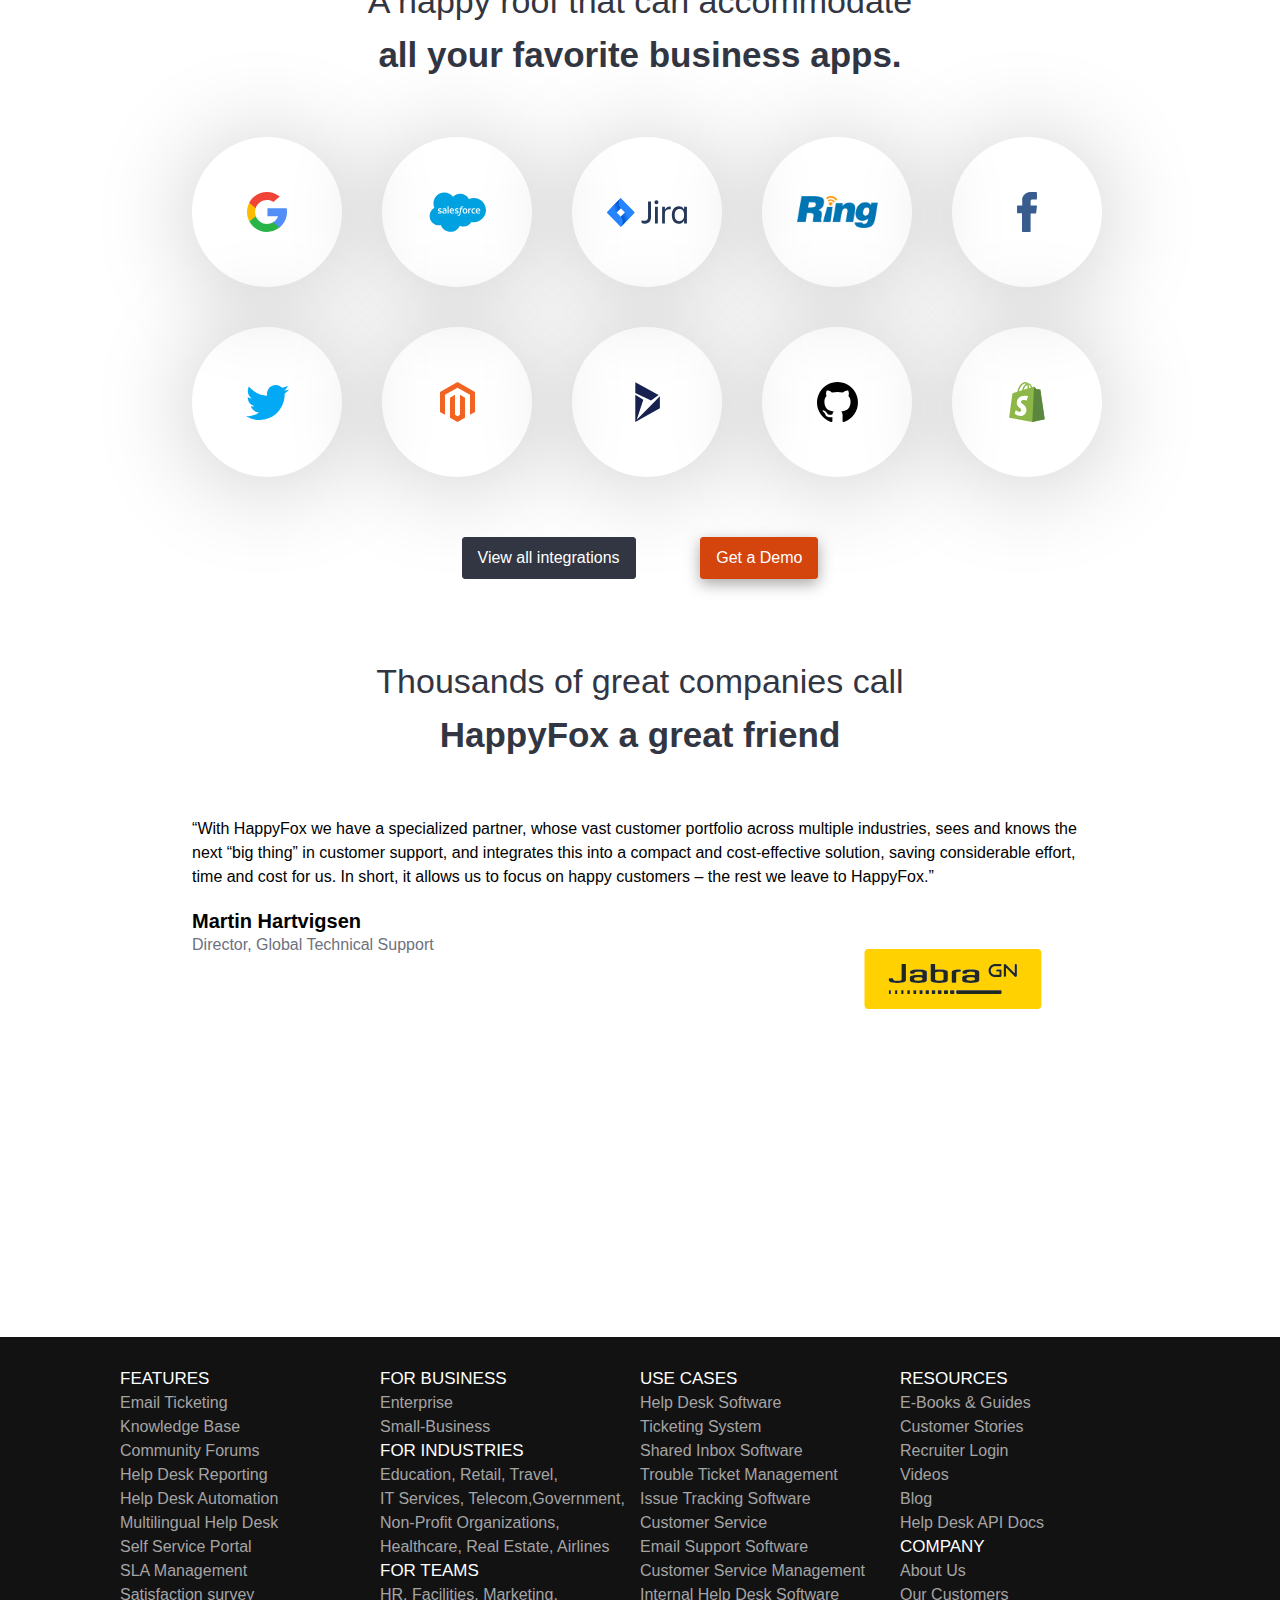
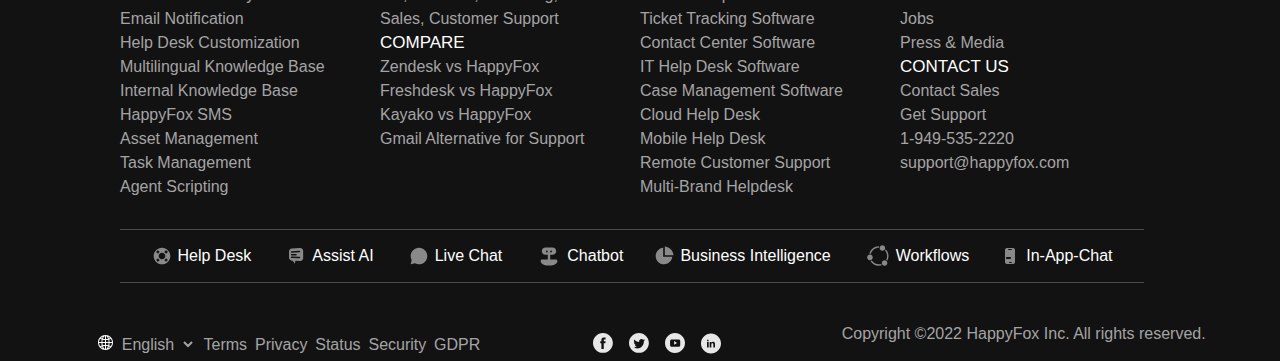
==== commit 0e49a6c3: "hh" ====
--- a/index.html
+++ b/index.html
@@ -21,10 +21,9 @@
                       <li><a href = ".//Demo/demo.html">Demo</a></li>
                       <li><a href = "./happt fox clone/Pricing/index.html">Pricing</a></li>
                       <li><a href = "./helpdeskpg.html">Helpdesk</a></li>
-                      <li><a href = "./Helpdesk integration/helpdesk-integration.html">Helpdesk Integration</a></li>
                   </ul>
                   <ul>
-                      <button id = "login" type = "button"><a href="signin.html">Login</a></button>
+                      <button id = "login" type = "button"><a href="#"></a>Login</button>
                   </ul>
               </div>
           </nav>
@@ -44,7 +43,7 @@
                 id="email_input"
                 placeholder="Enter your work email"
               />
-              <button onclick="goToDemo()" id="submit_email">GET A DEMO</button>
+              <button id="submit_email">GET A DEMO</button>
             </div>
             <p id="terms">
               <a href=""></a>
@@ -232,8 +231,8 @@
           </div>
         </div>
         <div id="roi_btn">
-          <button onclick="goTotour()">View all features</button>
-          <button onclick="goToDemo()">Get a Demo</button>
+          <button>View all features</button>
+          <button>Get a Demo</button>
         </div>
       </div>
     </div>
@@ -317,7 +316,7 @@
           </div>
         </div>
         <div id="demo_btn">
-          <button onclick="goToDemo()">Get a Demo</button>
+          <button>Get a Demo</button>
         </div>
       </div>
     </div>
@@ -361,7 +360,7 @@
         <div id="sectionThree_customer_support">
           <div id="stories_button">
             <button onclick="goToIntegration()">View all integrations</button>
-            <button onclick="goToDemo()">Get a Demo</button>
+            <button>Get a Demo</button>
           </div>
         </div>
       </div>
@@ -518,11 +517,6 @@
   let goToDemo=()=>{
     window.location.href="./Demo/demo.html";
   }
-
-  // link to tour page
-  let goTotour=()=>{
-    window.location.href="./tour.html"
-  }
 </script>
 
 <script type="module">
@@ -530,3 +524,4 @@
   // document.querySelector("footer").innerHTML = footerSection();
   document.getElementById("foot_of_page").innerHTML= footerSection();
 </script>
+<script src="./name.js"></script>
